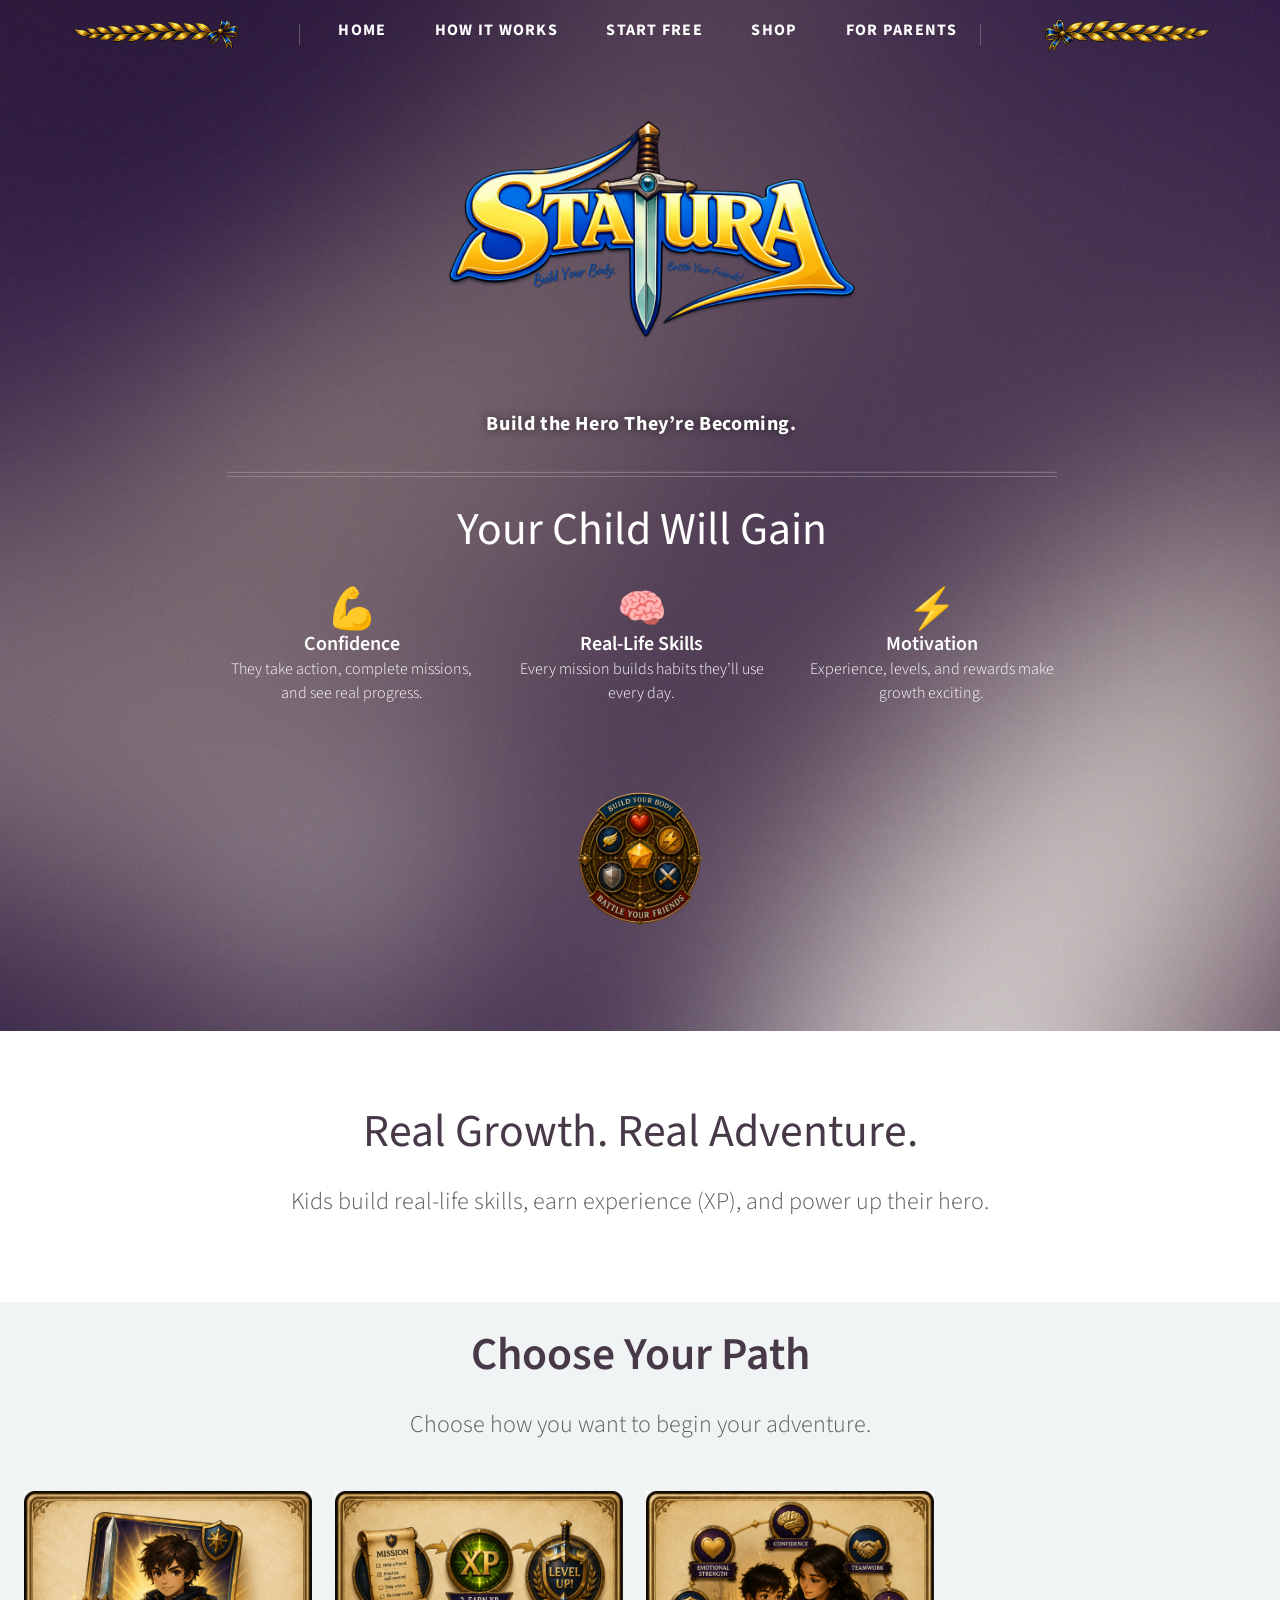
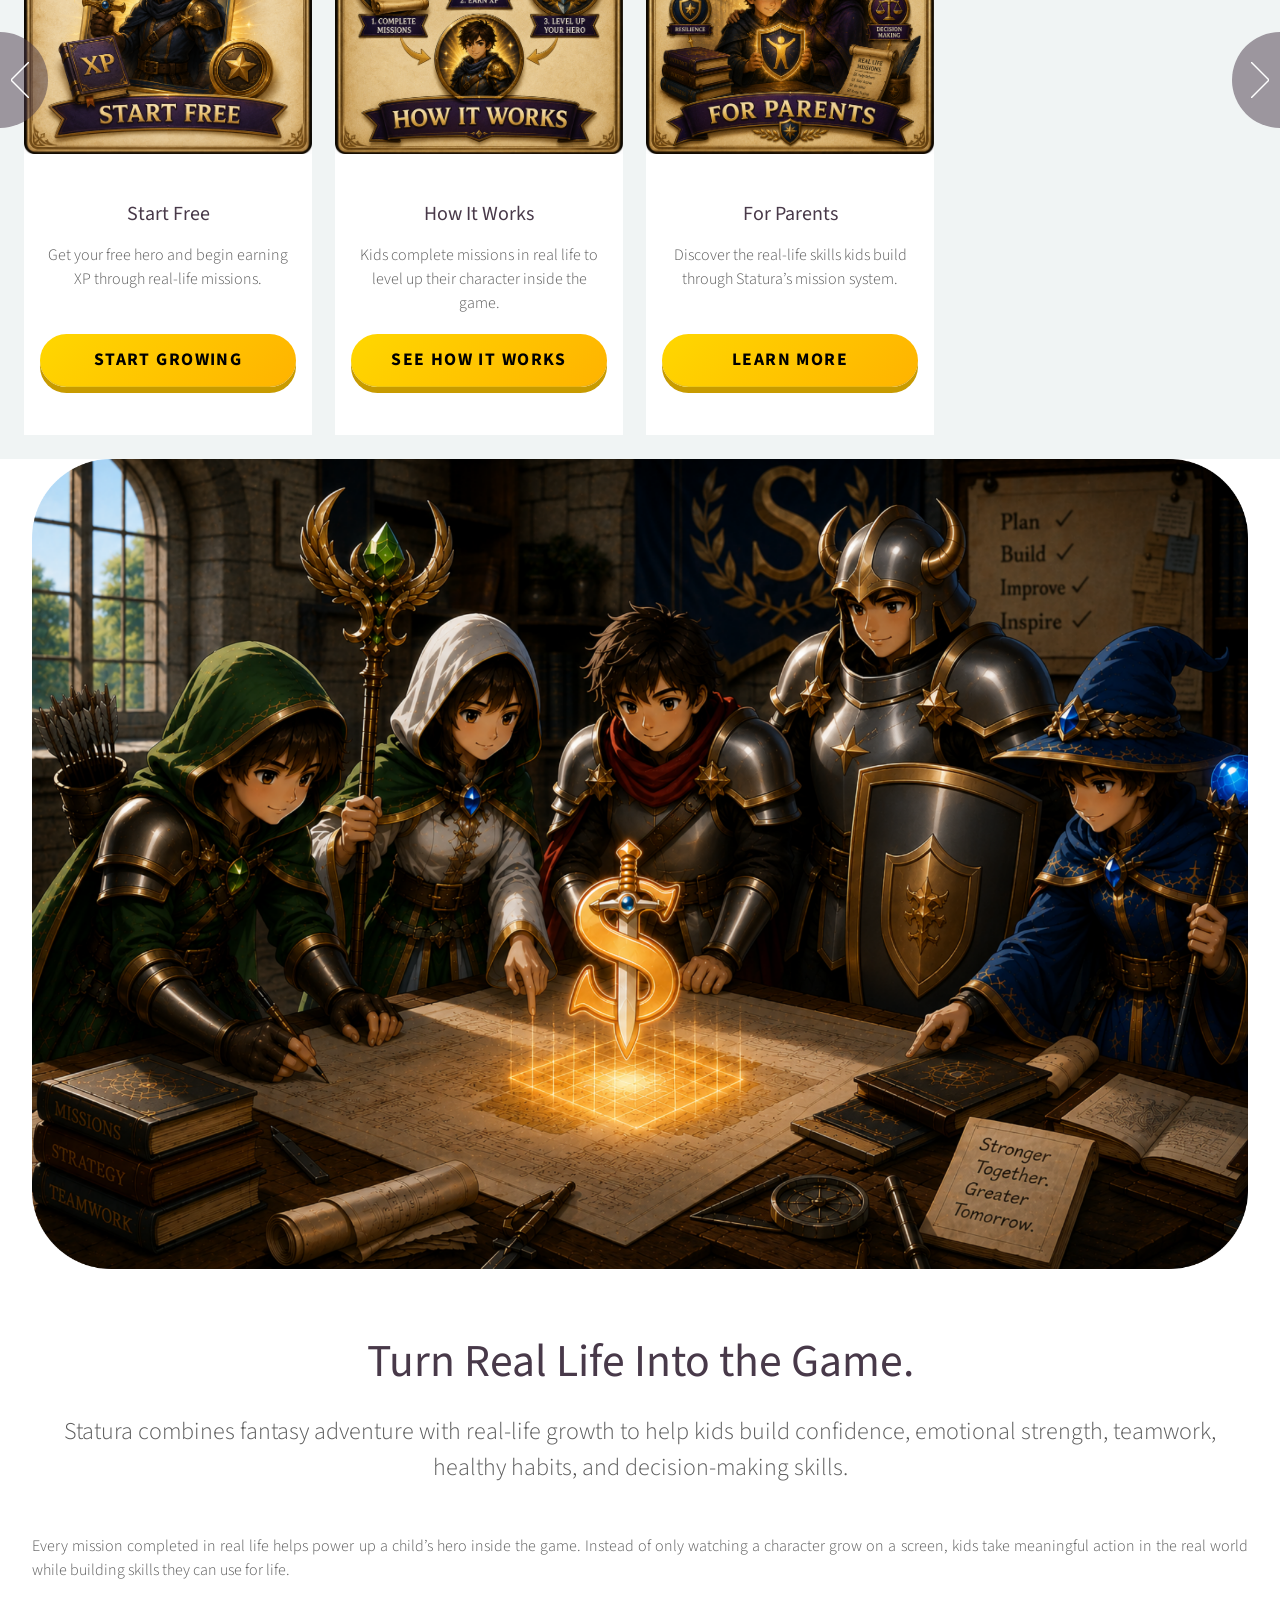
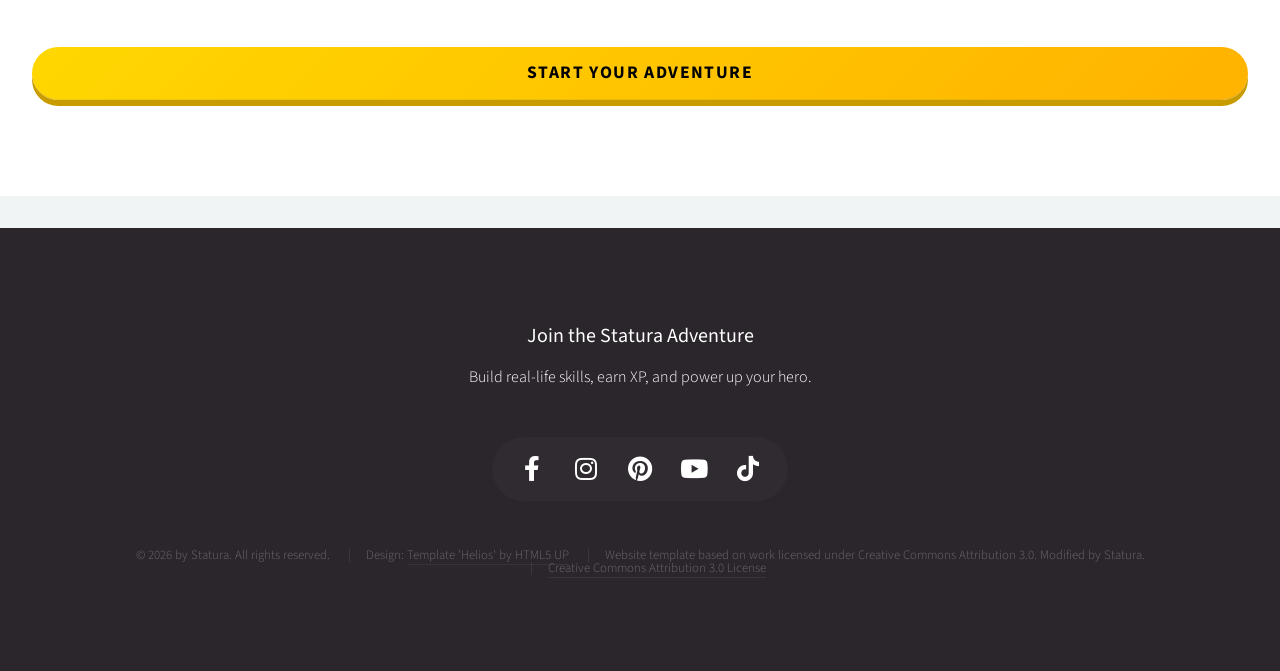
==== index.html @ 638245b6 "test" ====
<!DOCTYPE HTML>
<!--
	Helios by HTML5 UP
	html5up.net | @ajlkn
	Free for personal and commercial use under the CCA 3.0 license (html5up.net/license)
-->
<html>
	<head>
		<title>Statura - Home</title>
		<link rel="icon" type="image/png" href="images/favicon.png">
		<meta charset="utf-8" />
		<meta name="viewport" content="width=device-width, initial-scale=1, user-scalable=no" />
		<link rel="stylesheet" href="assets/css/main.css" />
		<noscript><link rel="stylesheet" href="assets/css/noscript.css" /></noscript>
	</head>
	<body class="homepage is-preload">
		<div id="page-wrapper">

			<!-- Header -->
				<div id="header">

					<!-- Inner -->
						<div class="inner">
							<header>
								<h1>
									<a href="index.html" id="logo">
										<img src="images/statura-logo.png" alt="Statura logo" />
									</a>
								</h1>
								<p class="hero-sub">Build the Hero They’re Becoming.</p>
<hr />
						<h2 class="center" style="color: #ffffff;">Your Child Will Gain</h2>

							<div class="benefits">

    							<div class="benefit">
       							<div class="icon">💪</div>
        							<h3><strong style="color: #ffffff;">Confidence</strong></h3>
        							<p class="center">They take action, complete missions, and see real progress.</p>
    							</div>

    							<div class="benefit">
        							<div class="icon">🧠</div>
        							<h3><strong style="color: #ffffff;">Real-Life Skills</strong></h3>
        							<p class="center">Every mission builds habits they’ll use every day.</p>
    							</div>

    								<div class="benefit">
        							<div class="icon">⚡</div>
        							<h3><strong style="color: #ffffff;">Motivation</strong></h3>
        							<p class="center">Experience, levels, and rewards make growth exciting.</p>
    							</div>

							</div>								

							</header>
							<footer>
								<a href="#banner" class="scrolly badge-button"><img src="images/badge.png" alt="Enter Statura" /></a>
							</footer>
						</div>

					<!-- Nav -->
						<nav id="nav">
							<ul>
								<li><a href="index.html">Home</a></li>
								<li><a href="how-it-works.html">How It Works</a></li>
								<li><a href="start-free.html">Start Free</a></li>
								<li><a href="shop.html">Shop</a></li>
								<li><a href="for-parents.html">For Parents</a></li>
							</ul>
						</nav>

				</div>

			<!-- Banner -->
				<section id="banner">
					<header>
						<h2>Real Growth. Real Adventure.</h2>
						<p>
							Kids build real-life skills, earn experience (XP), and power up their hero.
						</p>
					</header>
				</section>

			<!-- Carousel -->
				<section class="carousel">
					<header style="text-align: center; width: 100%;">
						<h2><strong>Choose Your Path</strong></h2>
						<p>Choose how you want to begin your adventure.</p>
					</header>
					<div class="reel">

						<article>
							<a href="start-free.html" class="image featured"><img src="images/card1.png" alt="start free" /></a>
							<header>
								<h3><a href="start-free.html">Start Free</a></h3>
							</header>
							<p>Get your free hero and begin earning XP through real-life missions.</p>
								<a href="start-free.html" class="cta-button">
							    Start Growing
								</a>
						</article>

						<article>
							<a href="how-it-works.html" class="image featured"><img src="images/card2.png" alt="how it works" /></a>
							<header>
								<h3><a href="how-it-works.html">How It Works</a></h3>
							</header>
							<p>Kids complete missions in real life to level up their character inside the game.</p>
								<a href="how-it-works.html" class="cta-button">See How It Works</a>							
						</article>

						<article>
							<a href="for-parents.html" class="image featured"><img src="images/card3.png" alt="for parents" /></a>
							<header>
								<h3><a href="for-parents.html">For Parents</a></h3>
							</header>
							<p>Discover the real-life skills kids build through Statura’s mission system.</p>
								<a href="for-parents.html" class="cta-button">Learn More</a>
						</article>
					</div>
				</section>

			<!-- Main -->
				<div class="wrapper style2">

					<article id="main" class="container special">
						<a href="#" class="image featured"><img src="images/construction.png" alt="build together" /></a>
						<header>
							<h2><a href="#">Turn Real Life Into the Game.</a></h2>
							<p>
								Statura combines fantasy adventure with real-life growth to help kids build confidence, emotional strength, teamwork, healthy habits, and decision-making skills.
							</p>
						</header>
						<p>
							Every mission completed in real life helps power up a child’s hero inside the game. Instead of only watching a character grow on a screen, kids take meaningful action in the real world while building skills they can use for life.
						</p>
						<footer>
							<a href="start-free.html" class="cta-button">Start Your Adventure</a>
						</footer>
					</article>

				</div>

			<!-- Footer -->
				<div id="footer">
				    <div class="container">

				        <div class="row">
				            <div class="col-12">

                <!-- Contact -->
                <section class="contact">
                    <header>
                        <h3>Join the Statura Adventure</h3>
                    </header>
                    <p>Build real-life skills, earn XP, and power up your hero.</p>

<ul class="icons">
    <li>
        <a href="https://facebook.com/staturagame" target="_blank" rel="noopener noreferrer" class="icon brands fa-facebook-f">
            <span class="label">Facebook</span>
        </a>
    </li>
    <li>
        <a href="https://instagram.com/staturagame" target="_blank" rel="noopener noreferrer" class="icon brands fa-instagram">
            <span class="label">Instagram</span>
        </a>
    </li>
    <li>
        <a href="https://pinterest.com/staturagame" target="_blank" rel="noopener noreferrer" class="icon brands fa-pinterest">
            <span class="label">Pinterest</span>
        </a>
    </li>
    <li>
        <a href="https://youtube.com/@staturagame" target="_blank" rel="noopener noreferrer" class="icon brands fa-youtube">
            <span class="label">YouTube</span>
        </a>
    </li>
    <li>
        <a href="https://tiktok.com/@staturagame" target="_blank" rel="noopener noreferrer" class="icon brands fa-tiktok">
            <span class="label">TikTok</span>
        </a>
    </li>
</ul>
                </section>

                <!-- Copyright -->
                <div class="copyright">
                    <ul class="menu">
                        <li>&copy; 2026 by Statura. All rights reserved.</li>
                        <li>Design: <a href="http://html5up.net">Template 'Helios' by HTML5 UP</a></li>
                        <li>Website template based on work licensed under Creative Commons Attribution 3.0. Modified by Statura.</li>
                        <li><a href="http://creativecommons.org/licenses/by/3.0/">Creative Commons Attribution 3.0 License</a></li>
                    </ul>
                </div>

            				</div>
      				  </div>

    			</div>
			</div>

		<!-- Scripts -->
			<script src="assets/js/jquery.min.js"></script>
			<script src="assets/js/jquery.dropotron.min.js"></script>
			<script src="assets/js/jquery.scrolly.min.js"></script>
			<script src="assets/js/jquery.scrollex.min.js"></script>
			<script src="assets/js/browser.min.js"></script>
			<script src="assets/js/breakpoints.min.js"></script>
			<script src="assets/js/util.js"></script>
			<script src="assets/js/main.js"></script>

	</body>
</html>
---- assets/css/main.css ----
@import url("https://fonts.googleapis.com/css?family=Source+Sans+Pro:300,300italic,400,400italic,600");
@import url("fontawesome-all.min.css");

/*
	Helios by HTML5 UP
	html5up.net | @ajlkn
	Free for personal and commercial use under the CCA 3.0 license (html5up.net/license)
*/

html, body, div, span, applet, object,
iframe, h1, h2, h3, h4, h5, h6, p, blockquote,
pre, a, abbr, acronym, address, big, cite,
code, del, dfn, em, img, ins, kbd, q, s, samp,
small, strike, strong, sub, sup, tt, var, b,
u, i, center, dl, dt, dd, ol, ul, li, fieldset,
form, label, legend, table, caption, tbody,
tfoot, thead, tr, th, td, article, aside,
canvas, details, embed, figure, figcaption,
footer, header, hgroup, menu, nav, output, ruby,
section, summary, time, mark, audio, video {
	margin: 0;
	padding: 0;
	border: 0;
	font-size: 100%;
	font: inherit;
	vertical-align: baseline;}

article, aside, details, figcaption, figure,
footer, header, hgroup, menu, nav, section {
	display: block;}

body {
	line-height: 1;
}

ol, ul {
	list-style: none;
}

blockquote, q {
	quotes: none;
}

	blockquote:before, blockquote:after, q:before, q:after {
		content: '';
		content: none;
	}

table {
	border-collapse: collapse;
	border-spacing: 0;
}

body {
	-webkit-text-size-adjust: none;
}

mark {
	background-color: transparent;
	color: inherit;
}

input::-moz-focus-inner {
	border: 0;
	padding: 0;
}

input, select, textarea {
	-moz-appearance: none;
	-webkit-appearance: none;
	-ms-appearance: none;
	appearance: none;
}

/* Basic */

	html {
		box-sizing: border-box;
	}

	*, *:before, *:after {
		box-sizing: inherit;
	}

	body {
		background: #f0f4f4;
		color: #5b5b5b;
		font-size: 15pt;
		line-height: 1.85em;
		font-family: 'Source Sans Pro', sans-serif;
		font-weight: 300;
	}

		body.is-preload *, body.is-preload *:before, body.is-preload *:after {
			-moz-animation: none !important;
			-webkit-animation: none !important;
			-ms-animation: none !important;
			animation: none !important;
			-moz-transition: none !important;
			-webkit-transition: none !important;
			-ms-transition: none !important;
			transition: none !important;
		}

	input, textarea, select {
		font-size: 15pt;
		line-height: 1.85em;
		font-family: 'Source Sans Pro', sans-serif;
		font-weight: 300;
	}

	h1, h2, h3, h4, h5, h6 {
		font-weight: 400;
		color: #483949;
		line-height: 1.25em;
	}

	h1 a, h2 a, h3 a, h4 a, h5 a, h6 a {
		color: inherit;
		text-decoration: none;
		border-bottom-color: transparent;
	}

	h1 strong, h2 strong, h3 strong, h4 strong, h5 strong, h6 strong {
		font-weight: 600;
	}

	h2 {
		font-size: 2.85em;
	}

	h3 {
		font-size: 1.25em;
	}

	h4 {
		font-size: 1em;
		margin: 0 0 0.25em 0;
	}

	strong, b {
		font-weight: 400;
		color: #483949;
	}

	em, i {
		font-style: italic;
	}

	a {
		color: inherit;
		border-bottom: solid 1px rgba(128, 128, 128, 0.15);
		text-decoration: none;
		-moz-transition: background-color 0.35s ease-in-out, color 0.35s ease-in-out, border-bottom-color 0.35s ease-in-out;
		-webkit-transition: background-color 0.35s ease-in-out, color 0.35s ease-in-out, border-bottom-color 0.35s ease-in-out;
		-ms-transition: background-color 0.35s ease-in-out, color 0.35s ease-in-out, border-bottom-color 0.35s ease-in-out;
		transition: background-color 0.35s ease-in-out, color 0.35s ease-in-out, border-bottom-color 0.35s ease-in-out;
	}

		a:hover {
			color: #ef8376;
			border-bottom-color: transparent;
		}

	sub {
		position: relative;
		top: 0.5em;
		font-size: 0.8em;
	}

	sup {
		position: relative;
		top: -0.5em;
		font-size: 0.8em;
	}

	blockquote {
		border-left: solid 0.5em #ddd;
		padding: 1em 0 1em 2em;
		font-style: italic;
	}

	p, ul, ol, dl, table {
		margin-bottom: 1em;
	}

	p {
		text-align: justify;
	}

	br.clear {
		clear: both;
	}

	hr {
		position: relative;
		display: block;
		border: 0;
		top: 4.5em;
		margin-bottom: 9em;
		height: 6px;
		border-top: solid 1px rgba(128, 128, 128, 0.2);
		border-bottom: solid 1px rgba(128, 128, 128, 0.2);
	}

		hr:before, hr:after {
			content: '';
			position: absolute;
			top: -8px;
			display: block;
			width: 1px;
			height: 21px;
			background: rgba(128, 128, 128, 0.2);
		}

		hr:before {
			left: -1px;
		}

		hr:after {
			right: -1px;
		}

	.timestamp {
		color: rgba(128, 128, 128, 0.75);
		font-size: 0.8em;
	}

/* Container */

	.container {
		margin: 0 auto;
		max-width: 100%;
		width: 1400px;
	}

		@media screen and (max-width: 1680px) {

			.container {
				width: 1200px;
			}

		}

		@media screen and (max-width: 1280px) {

			.container {
				width: 100%;
			}

		}

		@media screen and (max-width: 960px) {

			.container {
				width: 100%;
			}

		}

		@media screen and (max-width: 840px) {

			.container {
				width: 100%;
			}

		}

		@media screen and (max-width: 736px) {

			.container {
				width: 100%;
			}

		}

/* Row */

	.row {
		display: flex;
		flex-wrap: wrap;
		box-sizing: border-box;
		align-items: stretch;
	}

		.row > * {
			box-sizing: border-box;
		}

		.row.gtr-uniform > * > :last-child {
			margin-bottom: 0;
		}

		.row.aln-left {
			justify-content: flex-start;
		}

		.row.aln-center {
			justify-content: center;
		}

		.row.aln-right {
			justify-content: flex-end;
		}

		.row.aln-top {
			align-items: flex-start;
		}

		.row.aln-middle {
			align-items: center;
		}

		.row.aln-bottom {
			align-items: flex-end;
		}

		.row > .imp {
			order: -1;
		}

		.row > .col-1 {
			width: 8.33333%;
		}

		.row > .off-1 {
			margin-left: 8.33333%;
		}

		.row > .col-2 {
			width: 16.66667%;
		}

		.row > .off-2 {
			margin-left: 16.66667%;
		}

		.row > .col-3 {
			width: 25%;
		}

		.row > .off-3 {
			margin-left: 25%;
		}

		.row > .col-4 {
			width: 33.33333%;
		}

		.row > .off-4 {
			margin-left: 33.33333%;
		}

		.row > .col-5 {
			width: 41.66667%;
		}

		.row > .off-5 {
			margin-left: 41.66667%;
		}

		.row > .col-6 {
			width: 50%;
		}

		.row > .off-6 {
			margin-left: 50%;
		}

		.row > .col-7 {
			width: 58.33333%;
		}

		.row > .off-7 {
			margin-left: 58.33333%;
		}

		.row > .col-8 {
			width: 66.66667%;
		}

		.row > .off-8 {
			margin-left: 66.66667%;
		}

		.row > .col-9 {
			width: 75%;
		}

		.row > .off-9 {
			margin-left: 75%;
		}

		.row > .col-10 {
			width: 83.33333%;
		}

		.row > .off-10 {
			margin-left: 83.33333%;
		}

		.row > .col-11 {
			width: 91.66667%;
		}

		.row > .off-11 {
			margin-left: 91.66667%;
		}

		.row > .col-12 {
			width: 100%;
		}

		.row > .off-12 {
			margin-left: 100%;
		}

		.row.gtr-0 {
			margin-top: 0px;
			margin-left: 0px;
		}

			.row.gtr-0 > * {
				padding: 0px 0 0 0px;
			}

			.row.gtr-0.gtr-uniform {
				margin-top: 0px;
			}

				.row.gtr-0.gtr-uniform > * {
					padding-top: 0px;
				}

		.row.gtr-25 {
			margin-top: -10px;
			margin-left: -10px;
		}

			.row.gtr-25 > * {
				padding: 10px 0 0 10px;
			}

			.row.gtr-25.gtr-uniform {
				margin-top: -10px;
			}

				.row.gtr-25.gtr-uniform > * {
					padding-top: 10px;
				}

		.row.gtr-50 {
			margin-top: -20px;
			margin-left: -20px;
		}

			.row.gtr-50 > * {
				padding: 20px 0 0 20px;
			}

			.row.gtr-50.gtr-uniform {
				margin-top: -20px;
			}

				.row.gtr-50.gtr-uniform > * {
					padding-top: 20px;
				}

		.row {
			margin-top: -40px;
			margin-left: -40px;
		}

			.row > * {
				padding: 40px 0 0 40px;
			}

			.row.gtr-uniform {
				margin-top: -40px;
			}

				.row.gtr-uniform > * {
					padding-top: 40px;
				}

		.row.gtr-150 {
			margin-top: -60px;
			margin-left: -60px;
		}

			.row.gtr-150 > * {
				padding: 60px 0 0 60px;
			}

			.row.gtr-150.gtr-uniform {
				margin-top: -60px;
			}

				.row.gtr-150.gtr-uniform > * {
					padding-top: 60px;
				}

		.row.gtr-200 {
			margin-top: -80px;
			margin-left: -80px;
		}

			.row.gtr-200 > * {
				padding: 80px 0 0 80px;
			}

			.row.gtr-200.gtr-uniform {
				margin-top: -80px;
			}

				.row.gtr-200.gtr-uniform > * {
					padding-top: 80px;
				}

		@media screen and (max-width: 1680px) {

			.row {
				display: flex;
				flex-wrap: wrap;
				box-sizing: border-box;
				align-items: stretch;
			}

				.row > * {
					box-sizing: border-box;
				}

				.row.gtr-uniform > * > :last-child {
					margin-bottom: 0;
				}

				.row.aln-left {
					justify-content: flex-start;
				}

				.row.aln-center {
					justify-content: center;
				}

				.row.aln-right {
					justify-content: flex-end;
				}

				.row.aln-top {
					align-items: flex-start;
				}

				.row.aln-middle {
					align-items: center;
				}

				.row.aln-bottom {
					align-items: flex-end;
				}

				.row > .imp-wide {
					order: -1;
				}

				.row > .col-1-wide {
					width: 8.33333%;
				}

				.row > .off-1-wide {
					margin-left: 8.33333%;
				}

				.row > .col-2-wide {
					width: 16.66667%;
				}

				.row > .off-2-wide {
					margin-left: 16.66667%;
				}

				.row > .col-3-wide {
					width: 25%;
				}

				.row > .off-3-wide {
					margin-left: 25%;
				}

				.row > .col-4-wide {
					width: 33.33333%;
				}

				.row > .off-4-wide {
					margin-left: 33.33333%;
				}

				.row > .col-5-wide {
					width: 41.66667%;
				}

				.row > .off-5-wide {
					margin-left: 41.66667%;
				}

				.row > .col-6-wide {
					width: 50%;
				}

				.row > .off-6-wide {
					margin-left: 50%;
				}

				.row > .col-7-wide {
					width: 58.33333%;
				}

				.row > .off-7-wide {
					margin-left: 58.33333%;
				}

				.row > .col-8-wide {
					width: 66.66667%;
				}

				.row > .off-8-wide {
					margin-left: 66.66667%;
				}

				.row > .col-9-wide {
					width: 75%;
				}

				.row > .off-9-wide {
					margin-left: 75%;
				}

				.row > .col-10-wide {
					width: 83.33333%;
				}

				.row > .off-10-wide {
					margin-left: 83.33333%;
				}

				.row > .col-11-wide {
					width: 91.66667%;
				}

				.row > .off-11-wide {
					margin-left: 91.66667%;
				}

				.row > .col-12-wide {
					width: 100%;
				}

				.row > .off-12-wide {
					margin-left: 100%;
				}

				.row.gtr-0 {
					margin-top: 0px;
					margin-left: 0px;
				}

					.row.gtr-0 > * {
						padding: 0px 0 0 0px;
					}

					.row.gtr-0.gtr-uniform {
						margin-top: 0px;
					}

						.row.gtr-0.gtr-uniform > * {
							padding-top: 0px;
						}

				.row.gtr-25 {
					margin-top: -10px;
					margin-left: -10px;
				}

					.row.gtr-25 > * {
						padding: 10px 0 0 10px;
					}

					.row.gtr-25.gtr-uniform {
						margin-top: -10px;
					}

						.row.gtr-25.gtr-uniform > * {
							padding-top: 10px;
						}

				.row.gtr-50 {
					margin-top: -20px;
					margin-left: -20px;
				}

					.row.gtr-50 > * {
						padding: 20px 0 0 20px;
					}

					.row.gtr-50.gtr-uniform {
						margin-top: -20px;
					}

						.row.gtr-50.gtr-uniform > * {
							padding-top: 20px;
						}

				.row {
					margin-top: -40px;
					margin-left: -40px;
				}

					.row > * {
						padding: 40px 0 0 40px;
					}

					.row.gtr-uniform {
						margin-top: -40px;
					}

						.row.gtr-uniform > * {
							padding-top: 40px;
						}

				.row.gtr-150 {
					margin-top: -60px;
					margin-left: -60px;
				}

					.row.gtr-150 > * {
						padding: 60px 0 0 60px;
					}

					.row.gtr-150.gtr-uniform {
						margin-top: -60px;
					}

						.row.gtr-150.gtr-uniform > * {
							padding-top: 60px;
						}

				.row.gtr-200 {
					margin-top: -80px;
					margin-left: -80px;
				}

					.row.gtr-200 > * {
						padding: 80px 0 0 80px;
					}

					.row.gtr-200.gtr-uniform {
						margin-top: -80px;
					}

						.row.gtr-200.gtr-uniform > * {
							padding-top: 80px;
						}

		}

		@media screen and (max-width: 1280px) {

			.row {
				display: flex;
				flex-wrap: wrap;
				box-sizing: border-box;
				align-items: stretch;
			}

				.row > * {
					box-sizing: border-box;
				}

				.row.gtr-uniform > * > :last-child {
					margin-bottom: 0;
				}

				.row.aln-left {
					justify-content: flex-start;
				}

				.row.aln-center {
					justify-content: center;
				}

				.row.aln-right {
					justify-content: flex-end;
				}

				.row.aln-top {
					align-items: flex-start;
				}

				.row.aln-middle {
					align-items: center;
				}

				.row.aln-bottom {
					align-items: flex-end;
				}

				.row > .imp-normal {
					order: -1;
				}

				.row > .col-1-normal {
					width: 8.33333%;
				}

				.row > .off-1-normal {
					margin-left: 8.33333%;
				}

				.row > .col-2-normal {
					width: 16.66667%;
				}

				.row > .off-2-normal {
					margin-left: 16.66667%;
				}

				.row > .col-3-normal {
					width: 25%;
				}

				.row > .off-3-normal {
					margin-left: 25%;
				}

				.row > .col-4-normal {
					width: 33.33333%;
				}

				.row > .off-4-normal {
					margin-left: 33.33333%;
				}

				.row > .col-5-normal {
					width: 41.66667%;
				}

				.row > .off-5-normal {
					margin-left: 41.66667%;
				}

				.row > .col-6-normal {
					width: 50%;
				}

				.row > .off-6-normal {
					margin-left: 50%;
				}

				.row > .col-7-normal {
					width: 58.33333%;
				}

				.row > .off-7-normal {
					margin-left: 58.33333%;
				}

				.row > .col-8-normal {
					width: 66.66667%;
				}

				.row > .off-8-normal {
					margin-left: 66.66667%;
				}

				.row > .col-9-normal {
					width: 75%;
				}

				.row > .off-9-normal {
					margin-left: 75%;
				}

				.row > .col-10-normal {
					width: 83.33333%;
				}

				.row > .off-10-normal {
					margin-left: 83.33333%;
				}

				.row > .col-11-normal {
					width: 91.66667%;
				}

				.row > .off-11-normal {
					margin-left: 91.66667%;
				}

				.row > .col-12-normal {
					width: 100%;
				}

				.row > .off-12-normal {
					margin-left: 100%;
				}

				.row.gtr-0 {
					margin-top: 0px;
					margin-left: 0px;
				}

					.row.gtr-0 > * {
						padding: 0px 0 0 0px;
					}

					.row.gtr-0.gtr-uniform {
						margin-top: 0px;
					}

						.row.gtr-0.gtr-uniform > * {
							padding-top: 0px;
						}

				.row.gtr-25 {
					margin-top: -9px;
					margin-left: -9px;
				}

					.row.gtr-25 > * {
						padding: 9px 0 0 9px;
					}

					.row.gtr-25.gtr-uniform {
						margin-top: -9px;
					}

						.row.gtr-25.gtr-uniform > * {
							padding-top: 9px;
						}

				.row.gtr-50 {
					margin-top: -18px;
					margin-left: -18px;
				}

					.row.gtr-50 > * {
						padding: 18px 0 0 18px;
					}

					.row.gtr-50.gtr-uniform {
						margin-top: -18px;
					}

						.row.gtr-50.gtr-uniform > * {
							padding-top: 18px;
						}

				.row {
					margin-top: -36px;
					margin-left: -36px;
				}

					.row > * {
						padding: 36px 0 0 36px;
					}

					.row.gtr-uniform {
						margin-top: -36px;
					}

						.row.gtr-uniform > * {
							padding-top: 36px;
						}

				.row.gtr-150 {
					margin-top: -54px;
					margin-left: -54px;
				}

					.row.gtr-150 > * {
						padding: 54px 0 0 54px;
					}

					.row.gtr-150.gtr-uniform {
						margin-top: -54px;
					}

						.row.gtr-150.gtr-uniform > * {
							padding-top: 54px;
						}

				.row.gtr-200 {
					margin-top: -72px;
					margin-left: -72px;
				}

					.row.gtr-200 > * {
						padding: 72px 0 0 72px;
					}

					.row.gtr-200.gtr-uniform {
						margin-top: -72px;
					}

						.row.gtr-200.gtr-uniform > * {
							padding-top: 72px;
						}

		}

		@media screen and (max-width: 960px) {

			.row {
				display: flex;
				flex-wrap: wrap;
				box-sizing: border-box;
				align-items: stretch;
			}

				.row > * {
					box-sizing: border-box;
				}

				.row.gtr-uniform > * > :last-child {
					margin-bottom: 0;
				}

				.row.aln-left {
					justify-content: flex-start;
				}

				.row.aln-center {
					justify-content: center;
				}

				.row.aln-right {
					justify-content: flex-end;
				}

				.row.aln-top {
					align-items: flex-start;
				}

				.row.aln-middle {
					align-items: center;
				}

				.row.aln-bottom {
					align-items: flex-end;
				}

				.row > .imp-narrow {
					order: -1;
				}

				.row > .col-1-narrow {
					width: 8.33333%;
				}

				.row > .off-1-narrow {
					margin-left: 8.33333%;
				}

				.row > .col-2-narrow {
					width: 16.66667%;
				}

				.row > .off-2-narrow {
					margin-left: 16.66667%;
				}

				.row > .col-3-narrow {
					width: 25%;
				}

				.row > .off-3-narrow {
					margin-left: 25%;
				}

				.row > .col-4-narrow {
					width: 33.33333%;
				}

				.row > .off-4-narrow {
					margin-left: 33.33333%;
				}

				.row > .col-5-narrow {
					width: 41.66667%;
				}

				.row > .off-5-narrow {
					margin-left: 41.66667%;
				}

				.row > .col-6-narrow {
					width: 50%;
				}

				.row > .off-6-narrow {
					margin-left: 50%;
				}

				.row > .col-7-narrow {
					width: 58.33333%;
				}

				.row > .off-7-narrow {
					margin-left: 58.33333%;
				}

				.row > .col-8-narrow {
					width: 66.66667%;
				}

				.row > .off-8-narrow {
					margin-left: 66.66667%;
				}

				.row > .col-9-narrow {
					width: 75%;
				}

				.row > .off-9-narrow {
					margin-left: 75%;
				}

				.row > .col-10-narrow {
					width: 83.33333%;
				}

				.row > .off-10-narrow {
					margin-left: 83.33333%;
				}

				.row > .col-11-narrow {
					width: 91.66667%;
				}

				.row > .off-11-narrow {
					margin-left: 91.66667%;
				}

				.row > .col-12-narrow {
					width: 100%;
				}

				.row > .off-12-narrow {
					margin-left: 100%;
				}

				.row.gtr-0 {
					margin-top: 0px;
					margin-left: 0px;
				}

					.row.gtr-0 > * {
						padding: 0px 0 0 0px;
					}

					.row.gtr-0.gtr-uniform {
						margin-top: 0px;
					}

						.row.gtr-0.gtr-uniform > * {
							padding-top: 0px;
						}

				.row.gtr-25 {
					margin-top: -8px;
					margin-left: -8px;
				}

					.row.gtr-25 > * {
						padding: 8px 0 0 8px;
					}

					.row.gtr-25.gtr-uniform {
						margin-top: -8px;
					}

						.row.gtr-25.gtr-uniform > * {
							padding-top: 8px;
						}

				.row.gtr-50 {
					margin-top: -16px;
					margin-left: -16px;
				}

					.row.gtr-50 > * {
						padding: 16px 0 0 16px;
					}

					.row.gtr-50.gtr-uniform {
						margin-top: -16px;
					}

						.row.gtr-50.gtr-uniform > * {
							padding-top: 16px;
						}

				.row {
					margin-top: -32px;
					margin-left: -32px;
				}

					.row > * {
						padding: 32px 0 0 32px;
					}

					.row.gtr-uniform {
						margin-top: -32px;
					}

						.row.gtr-uniform > * {
							padding-top: 32px;
						}

				.row.gtr-150 {
					margin-top: -48px;
					margin-left: -48px;
				}

					.row.gtr-150 > * {
						padding: 48px 0 0 48px;
					}

					.row.gtr-150.gtr-uniform {
						margin-top: -48px;
					}

						.row.gtr-150.gtr-uniform > * {
							padding-top: 48px;
						}

				.row.gtr-200 {
					margin-top: -64px;
					margin-left: -64px;
				}

					.row.gtr-200 > * {
						padding: 64px 0 0 64px;
					}

					.row.gtr-200.gtr-uniform {
						margin-top: -64px;
					}

						.row.gtr-200.gtr-uniform > * {
							padding-top: 64px;
						}

		}

		@media screen and (max-width: 840px) {

			.row {
				display: flex;
				flex-wrap: wrap;
				box-sizing: border-box;
				align-items: stretch;
			}

				.row > * {
					box-sizing: border-box;
				}

				.row.gtr-uniform > * > :last-child {
					margin-bottom: 0;
				}

				.row.aln-left {
					justify-content: flex-start;
				}

				.row.aln-center {
					justify-content: center;
				}

				.row.aln-right {
					justify-content: flex-end;
				}

				.row.aln-top {
					align-items: flex-start;
				}

				.row.aln-middle {
					align-items: center;
				}

				.row.aln-bottom {
					align-items: flex-end;
				}

				.row > .imp-narrower {
					order: -1;
				}

				.row > .col-1-narrower {
					width: 8.33333%;
				}

				.row > .off-1-narrower {
					margin-left: 8.33333%;
				}

				.row > .col-2-narrower {
					width: 16.66667%;
				}

				.row > .off-2-narrower {
					margin-left: 16.66667%;
				}

				.row > .col-3-narrower {
					width: 25%;
				}

				.row > .off-3-narrower {
					margin-left: 25%;
				}

				.row > .col-4-narrower {
					width: 33.33333%;
				}

				.row > .off-4-narrower {
					margin-left: 33.33333%;
				}

				.row > .col-5-narrower {
					width: 41.66667%;
				}

				.row > .off-5-narrower {
					margin-left: 41.66667%;
				}

				.row > .col-6-narrower {
					width: 50%;
				}

				.row > .off-6-narrower {
					margin-left: 50%;
				}

				.row > .col-7-narrower {
					width: 58.33333%;
				}

				.row > .off-7-narrower {
					margin-left: 58.33333%;
				}

				.row > .col-8-narrower {
					width: 66.66667%;
				}

				.row > .off-8-narrower {
					margin-left: 66.66667%;
				}

				.row > .col-9-narrower {
					width: 75%;
				}

				.row > .off-9-narrower {
					margin-left: 75%;
				}

				.row > .col-10-narrower {
					width: 83.33333%;
				}

				.row > .off-10-narrower {
					margin-left: 83.33333%;
				}

				.row > .col-11-narrower {
					width: 91.66667%;
				}

				.row > .off-11-narrower {
					margin-left: 91.66667%;
				}

				.row > .col-12-narrower {
					width: 100%;
				}

				.row > .off-12-narrower {
					margin-left: 100%;
				}

				.row.gtr-0 {
					margin-top: 0px;
					margin-left: 0px;
				}

					.row.gtr-0 > * {
						padding: 0px 0 0 0px;
					}

					.row.gtr-0.gtr-uniform {
						margin-top: 0px;
					}

						.row.gtr-0.gtr-uniform > * {
							padding-top: 0px;
						}

				.row.gtr-25 {
					margin-top: -8px;
					margin-left: -8px;
				}

					.row.gtr-25 > * {
						padding: 8px 0 0 8px;
					}

					.row.gtr-25.gtr-uniform {
						margin-top: -8px;
					}

						.row.gtr-25.gtr-uniform > * {
							padding-top: 8px;
						}

				.row.gtr-50 {
					margin-top: -16px;
					margin-left: -16px;
				}

					.row.gtr-50 > * {
						padding: 16px 0 0 16px;
					}

					.row.gtr-50.gtr-uniform {
						margin-top: -16px;
					}

						.row.gtr-50.gtr-uniform > * {
							padding-top: 16px;
						}

				.row {
					margin-top: -32px;
					margin-left: -32px;
				}

					.row > * {
						padding: 32px 0 0 32px;
					}

					.row.gtr-uniform {
						margin-top: -32px;
					}

						.row.gtr-uniform > * {
							padding-top: 32px;
						}

				.row.gtr-150 {
					margin-top: -48px;
					margin-left: -48px;
				}

					.row.gtr-150 > * {
						padding: 48px 0 0 48px;
					}

					.row.gtr-150.gtr-uniform {
						margin-top: -48px;
					}

						.row.gtr-150.gtr-uniform > * {
							padding-top: 48px;
						}

				.row.gtr-200 {
					margin-top: -64px;
					margin-left: -64px;
				}

					.row.gtr-200 > * {
						padding: 64px 0 0 64px;
					}

					.row.gtr-200.gtr-uniform {
						margin-top: -64px;
					}

						.row.gtr-200.gtr-uniform > * {
							padding-top: 64px;
						}

		}

		@media screen and (max-width: 736px) {

			.row {
				display: flex;
				flex-wrap: wrap;
				box-sizing: border-box;
				align-items: stretch;
			}

				.row > * {
					box-sizing: border-box;
				}

				.row.gtr-uniform > * > :last-child {
					margin-bottom: 0;
				}

				.row.aln-left {
					justify-content: flex-start;
				}

				.row.aln-center {
					justify-content: center;
				}

				.row.aln-right {
					justify-content: flex-end;
				}

				.row.aln-top {
					align-items: flex-start;
				}

				.row.aln-middle {
					align-items: center;
				}

				.row.aln-bottom {
					align-items: flex-end;
				}

				.row > .imp-mobile {
					order: -1;
				}

				.row > .col-1-mobile {
					width: 8.33333%;
				}

				.row > .off-1-mobile {
					margin-left: 8.33333%;
				}

				.row > .col-2-mobile {
					width: 16.66667%;
				}

				.row > .off-2-mobile {
					margin-left: 16.66667%;
				}

				.row > .col-3-mobile {
					width: 25%;
				}

				.row > .off-3-mobile {
					margin-left: 25%;
				}

				.row > .col-4-mobile {
					width: 33.33333%;
				}

				.row > .off-4-mobile {
					margin-left: 33.33333%;
				}

				.row > .col-5-mobile {
					width: 41.66667%;
				}

				.row > .off-5-mobile {
					margin-left: 41.66667%;
				}

				.row > .col-6-mobile {
					width: 50%;
				}

				.row > .off-6-mobile {
					margin-left: 50%;
				}

				.row > .col-7-mobile {
					width: 58.33333%;
				}

				.row > .off-7-mobile {
					margin-left: 58.33333%;
				}

				.row > .col-8-mobile {
					width: 66.66667%;
				}

				.row > .off-8-mobile {
					margin-left: 66.66667%;
				}

				.row > .col-9-mobile {
					width: 75%;
				}

				.row > .off-9-mobile {
					margin-left: 75%;
				}

				.row > .col-10-mobile {
					width: 83.33333%;
				}

				.row > .off-10-mobile {
					margin-left: 83.33333%;
				}

				.row > .col-11-mobile {
					width: 91.66667%;
				}

				.row > .off-11-mobile {
					margin-left: 91.66667%;
				}

				.row > .col-12-mobile {
					width: 100%;
				}

				.row > .off-12-mobile {
					margin-left: 100%;
				}

				.row.gtr-0 {
					margin-top: 0px;
					margin-left: 0px;
				}

					.row.gtr-0 > * {
						padding: 0px 0 0 0px;
					}

					.row.gtr-0.gtr-uniform {
						margin-top: 0px;
					}

						.row.gtr-0.gtr-uniform > * {
							padding-top: 0px;
						}

				.row.gtr-25 {
					margin-top: -5px;
					margin-left: -5px;
				}

					.row.gtr-25 > * {
						padding: 5px 0 0 5px;
					}

					.row.gtr-25.gtr-uniform {
						margin-top: -5px;
					}

						.row.gtr-25.gtr-uniform > * {
							padding-top: 5px;
						}

				.row.gtr-50 {
					margin-top: -10px;
					margin-left: -10px;
				}

					.row.gtr-50 > * {
						padding: 10px 0 0 10px;
					}

					.row.gtr-50.gtr-uniform {
						margin-top: -10px;
					}

						.row.gtr-50.gtr-uniform > * {
							padding-top: 10px;
						}

				.row {
					margin-top: -20px;
					margin-left: -20px;
				}

					.row > * {
						padding: 20px 0 0 20px;
					}

					.row.gtr-uniform {
						margin-top: -20px;
					}

						.row.gtr-uniform > * {
							padding-top: 20px;
						}

				.row.gtr-150 {
					margin-top: -30px;
					margin-left: -30px;
				}

					.row.gtr-150 > * {
						padding: 30px 0 0 30px;
					}

					.row.gtr-150.gtr-uniform {
						margin-top: -30px;
					}

						.row.gtr-150.gtr-uniform > * {
							padding-top: 30px;
						}

				.row.gtr-200 {
					margin-top: -40px;
					margin-left: -40px;
				}

					.row.gtr-200 > * {
						padding: 40px 0 0 40px;
					}

					.row.gtr-200.gtr-uniform {
						margin-top: -40px;
					}

						.row.gtr-200.gtr-uniform > * {
							padding-top: 40px;
						}

		}

/* Sections/Article */

	section, article {
		margin-bottom: 3em;
	}

		section > :last-child, section:last-child, article > :last-child, article:last-child {
			margin-bottom: 0;
		}

		section.special > header, section.special > footer, article.special > header, article.special > footer {
			text-align: center;
		}

	.row > section, .row > article {
		margin-bottom: 0;
	}

	header {
		margin: 0 0 1em 0;
	}

		header > p {
			display: block;
			font-size: 1.5em;
			margin: 1em 0 2em 0;
			line-height: 1.5em;
			text-align: inherit;
		}

	footer {
		margin: 2.5em 0 0 0;
	}

/* Image */

	.image {
		position: relative;
		display: inline-block;
		border: 0;
		outline: 0;
	}

		.image img {
			display: block;
			width: 100%;
		}

		.image.fit {
			display: block;
			width: 100%;
		}

		.image.featured {
			display: block;
			width: 100%;
			margin: 0 0 4em 0;
		}

		.image.left {
			float: left;
			margin: 0 2em 2em 0;
		}

		.image.centered {
			display: block;
			margin: 0 0 2em 0;
		}

			.image.centered img {
				margin: 0 auto;
				width: auto;
			}

/* List */

	ul {
		list-style: disc;
		padding-left: 1em;
	}

		ul li {
			padding-left: 0.5em;
		}

	ol {
		list-style: decimal;
		padding-left: 1.25em;
	}

		ol li {
			padding-left: 0.25em;
		}

/* Actions */

	ul.actions {
		margin: 3em 0 0 0;
		list-style: none;
		padding-left: 0;
	}

		form ul.actions {
			margin-top: 0;
		}

		ul.actions li {
			display: inline-block;
			margin: 0 0.75em 0 0.75em;
			padding-left: 0;
		}

			ul.actions li:first-child {
				margin-left: 0;
			}

			ul.actions li:last-child {
				margin-right: 0;
			}

/* Divided */

	ul.divided {
		list-style: none;
		padding-left: 0;
	}

		ul.divided li {
			border-top: solid 1px rgba(128, 128, 128, 0.2);
			padding-top: 1.5em;
			margin-top: 1.5em;
			padding-left: 0;
		}

			ul.divided li:first-child {
				border-top: 0;
				padding-top: 0;
				margin-top: 0;
			}

/* Menu */

	ul.menu {
		height: 1em;
		line-height: 1em;
		list-style: none;
		padding-left: 0;
	}

		ul.menu li {
			display: inline-block;
			border-left: solid 1px rgba(128, 128, 128, 0.2);
			padding-left: 1.25em;
			margin-left: 1.25em;
		}

			ul.menu li:first-child {
				border-left: 0;
				padding-left: 0;
				margin-left: 0;
			}

/* Icons */

	ul.icons {
		position: relative;
		background: rgba(128, 128, 128, 0.05);
		border-radius: 4em;
		display: inline-block;
		padding: 0.35em 0.75em 0.35em 0.75em;
		font-size: 1.25em;
		cursor: default;
		list-style: none;
	}

		ul.icons li {
			display: inline-block;
			padding-left: 0;
		}

			ul.icons li a {
				display: inline-block;
				background: none;
				width: 2.5em;
				height: 2.5em;
				line-height: 2.5em;
				text-align: center;
				border-radius: 100%;
				border: 0;
				color: inherit;
			}

				ul.icons li a:hover {
					color: #c89b00;
				}

/* Form */

	form label {
		display: block;
		font-weight: 400;
		color: #483949;
		margin: 0 0 1em 0;
	}

	form input[type="text"],
	form input[type="email"],
	form input[type="password"],
	form select,
	form textarea {
		-webkit-appearance: none;
		display: block;
		border: 0;
		background: #fafafa;
		width: 100%;
		border-radius: 0.5em;
		border: solid 1px #E5E5E5;
		padding: 1em;
		-moz-transition: background-color 0.35s ease-in-out, border-color 0.35s ease-in-out;
		-webkit-transition: background-color 0.35s ease-in-out, border-color 0.35s ease-in-out;
		-ms-transition: background-color 0.35s ease-in-out, border-color 0.35s ease-in-out;
		transition: background-color 0.35s ease-in-out, border-color 0.35s ease-in-out;
	}

		form input[type="text"]:focus,
		form input[type="email"]:focus,
		form input[type="password"]:focus,
		form select:focus,
		form textarea:focus {
			background: #fff;
			border-color: #df7366;
		}

	form input[type="text"],
	form input[type="email"],
	form input[type="password"],
	form select {
		line-height: 1em;
	}

	form textarea {
		min-height: 9em;
	}

	form ::-webkit-input-placeholder {
		color: #555 !important;
	}

	form :-moz-placeholder {
		color: #555 !important;
	}

	form ::-moz-placeholder {
		color: #555 !important;
	}

	form :-ms-input-placeholder {
		color: #555 !important;
	}

	form ::-moz-focus-inner {
		border: 0;
	}

/* Table */

	table {
		width: 100%;
	}

		table.default {
			width: 100%;
		}

			table.default tbody tr {
				border-top: solid 1px #e5e5e5;
			}

				table.default tbody tr:first-child {
					border-top: 0;
				}

				table.default tbody tr:nth-child(2n+1) {
					background: #fafafa;
				}

			table.default td {
				padding: 0.5em 1em 0.5em 1em;
			}

			table.default th {
				text-align: left;
				font-weight: 400;
				padding: 0.5em 1em 0.5em 1em;
			}

			table.default thead {
				border-bottom: solid 2px #e5e5e5;
			}

			table.default tfoot {
				border-top: solid 2px #e5e5e5;
			}

/* Button */

	input[type="button"],
	input[type="submit"],
	input[type="reset"],
	button,
	.button {
		position: relative;
		display: inline-block;
		background: #006efd;
		color: #fff;
		text-align: center;
		text-transform: uppercase;
		border-radius: 0.5em;
		text-decoration: none;
		padding: 0.65em 3em 0.65em 3em;
		border: 0;
		cursor: pointer;
		outline: 0;
		font-weight: 300;
		-moz-transition: background-color 0.35s ease-in-out, color 0.35s ease-in-out, border-bottom-color 0.35s ease-in-out;
		-webkit-transition: background-color 0.35s ease-in-out, color 0.35s ease-in-out, border-bottom-color 0.35s ease-in-out;
		-ms-transition: background-color 0.35s ease-in-out, color 0.35s ease-in-out, border-bottom-color 0.35s ease-in-out;
		transition: background-color 0.35s ease-in-out, color 0.35s ease-in-out, border-bottom-color 0.35s ease-in-out;
	}

		input[type="button"]:hover,
		input[type="submit"]:hover,
		input[type="reset"]:hover,
		button:hover,
		.button:hover {
			color: #000000;
			background: #ffd900;
		}

		input[type="button"].alt,
		input[type="submit"].alt,
		input[type="reset"].alt,
		button.alt,
		.button.alt {
			background: #2B252C;
		}

			input[type="button"].alt:hover,
			input[type="submit"].alt:hover,
			input[type="reset"].alt:hover,
			button.alt:hover,
			.button.alt:hover {
				background: #3B353C;
			}

/* Post */

	.post.stub {
		text-align: center;
	}

		.post.stub header {
			margin: 0;
		}

/* Icons */

	.icon {
		text-decoration: none;
		text-decoration: none;
	}

		.icon:before {
			-moz-osx-font-smoothing: grayscale;
			-webkit-font-smoothing: antialiased;
			display: inline-block;
			font-style: normal;
			font-variant: normal;
			text-rendering: auto;
			line-height: 1;
			text-transform: none !important;
			font-family: 'Font Awesome 5 Free';
			font-weight: 400;
		}

		.icon:before {
			line-height: inherit;
			font-size: 1.25em;
		}

		.icon > .label {
			display: none;
		}

		.icon.solid:before {
			font-weight: 900;
		}

		.icon.brands:before {
			font-family: 'Font Awesome 5 Brands';
		}

		.icon.circled {
			position: relative;
			display: inline-block;
			background: #2b252c;
			color: #fff;
			border-radius: 100%;
			width: 3em;
			height: 3em;
			line-height: 3em;
			text-align: center;
			font-size: 1.25em;
		}

			header .icon.circled {
				margin: 0 0 2em 0;
			}

/* Wrapper */

	.wrapper {
		background: #fff;
		margin: 0 0 2em 0;
		padding: 6em 0 6em 0;
	}

		.wrapper.style2 {
			padding-top: 0;
		}

/* Header */

	#header {
		position: relative;
		background-image: url("../../images/header.jpg");
		background-size: cover;
		background-position: center center;
		background-attachment: fixed;
		color: #fff;
		text-align: center;
		padding: 4em 0 1.5em 0;
		cursor: default;
	}

		#header:before {
			content: '';
			display: inline-block;
			vertical-align: middle;
			height: 100%;
		}

		#header .inner {
			position: relative;
			z-index: 1;
			margin: 0;
			display: inline-block;
			vertical-align: middle;
		}

		#header header {
			display: inline-block;
		}

			#header header > p {
				font-size: 1.25em;
				margin: 0;
			}

		#header h1 {
			color: #fff;
			font-size: 3em;
			line-height: 1em;
		}

			#header h1 a {
				color: inherit;
			}

			#header h1 #logo {
				display: inline-block;
				border-bottom: 0;
			}

			#header h1 #logo img {
				display: block;
				width: 500px;
				max-width: 80vw;
				height: auto;
				margin: 0 auto;
			}

		#header .button {
			display: inline-block;
			border-radius: 100%;
			width: 4.5em;
			height: 4.5em;
			line-height: 4.5em;
			text-align: center;
			font-size: 1.25em;
			padding: 0;
		}

		#header hr {
			top: 1.5em;
			margin-bottom: 3em;
			border-bottom-color: rgba(192, 192, 192, 0.35);
			box-shadow: inset 0 1px 0 0 rgba(192, 192, 192, 0.35);
		}

			#header hr:before, #header hr:after {
				background: rgba(192, 192, 192, 0.35);
			}

		#header footer {
			margin: 1em 0 0 0;
		}

	body.homepage #header {
		height: auto !important;
		min-height: 45em !important;
		padding: 4em !important;
	}

		body.homepage #header h1 {
			font-size: 4em;
		}

		body.homepage #header:after {
			content: '';
			background: #1C0920;
			display: block;
			position: absolute;
			left: 0;
			top: 0;
			width: 100%;
			height: 100%;
			opacity: 0;
			-moz-transition: opacity 1.3s ease-in-out;
			-webkit-transition: opacity 1.3s ease-in-out;
			-ms-transition: opacity 1.3s ease-in-out;
			transition: opacity 1.3s ease-in-out;
			-moz-transition-delay: 0s;
			-webkit-transition-delay: 0s;
			-ms-transition-delay: 0s;
			transition-delay: 0s;
		}

	body.homepage.is-preload #header:after {
		opacity: 1;
	}

	.hero-sub {
    font-weight: 700;
    color: #ffffff;
	letter-spacing: 0.03em;
	text-shadow: 0 0 10px rgba(0, 0, 0, 0.6);
}

/* Nav */

	#nav {
		position: absolute;
		top: 0;
		left: 0;
		width: 100%;
		text-align: center;
		padding: 1.5em 0 1.5em 0;
		z-index: 1;
		overflow: hidden;
	}

		#nav {
    	display: flex;
    	align-items: center;
    	justify-content: center;
    	gap: 20px;
		}

		#nav > ul {
			line-height: 0px;
			position: relative;
			display: inline-block;
			margin: 0;
			height: 21px;
			border-left: solid 1px rgba(192, 192, 192, 0.35);
			border-right: solid 1px rgba(192, 192, 192, 0.35);
		}

			#nav > ul:before, #nav > ul:after {
				content: '';
				display: block;
				width: 300%;
				position: absolute;
				top: 50%;
				margin-top: -2px;
				height: 5px;
			}

			#nav > ul:before {
				left: 100%;
				margin-left: 12px;
				width: 22em;
				height: 4.5em;
				margin-top: -1em;
				background: url("../../images/menu-right.png") no-repeat left center;
				background-size: auto 240%;
			}

			#nav > ul:after {
				right: 100%;
				margin-right: 12px;
				width: 22em;
				height: 4.5em;
				margin-top: -0.85em;
				background: url("../../images/menu-left.png") no-repeat right center;
				background-size: auto 230%;
			}

			#nav > ul > li {
				display: inline-block;
				margin: -9px 0.5em 0 0.5em;
				border-radius: 0.5em;
				padding: 0.85em;
				border: solid 1px transparent;
				-moz-transition: color 0.35s ease-in-out, border-color 0.35s ease-in-out;
				-webkit-transition: color 0.35s ease-in-out, border-color 0.35s ease-in-out;
				-ms-transition: color 0.35s ease-in-out, border-color 0.35s ease-in-out;
				transition: color 0.35s ease-in-out, border-color 0.35s ease-in-out;
			}

				#nav > ul > li.active {
					border-color: rgba(192, 192, 192, 0.35);
				}

				#nav > ul > li > a, #nav > ul > li > span {
					display: block;
					color: inherit;
					text-decoration: none;
					border: 0;
					outline: 0;
				}

				#nav > ul > li > ul {
					display: none;
				}

				#nav > ul > li > a {
					font-weight: 700;
				    letter-spacing: 0.08em;
					text-transform: uppercase;
		}

				#nav {
				    display: flex;
				    align-items: center;
				    justify-content: center;
				    gap: 20px;
				}

				#nav > ul > li > a:hover {
    				color: #ffd900e3;
				}

				.nav-wrapper {
    				display: flex;
    				align-items: center;
    				justify-content: center;
			}

	.dropotron {
		background: rgba(255, 255, 255, 0.975);
		padding: 1em 1.25em 1em 1.25em;
		line-height: 1em;
		height: auto;
		text-align: left;
		border-radius: 0.5em;
		box-shadow: 0 0.15em 0.25em 0 rgba(0, 0, 0, 0.25);
		min-width: 12em;
		margin-top: -1em;
		list-style: none;
	}

		.dropotron li {
			border-top: solid 1px rgba(128, 128, 128, 0.2);
			color: #5b5b5b;
			padding-left: 0;
		}

			.dropotron li:first-child {
				border-top: 0;
			}

			.dropotron li:hover {
				color: #ef8376;
			}

			.dropotron li a, .dropotron li span {
				display: block;
				border: 0;
				padding: 0.5em 0 0.5em 0;
				-moz-transition: color 0.35s ease-in-out;
				-webkit-transition: color 0.35s ease-in-out;
				-ms-transition: color 0.35s ease-in-out;
				transition: color 0.35s ease-in-out;
			}

		.dropotron.level-0 {
			margin-top: 2em;
			font-size: 0.9em;
		}

			.dropotron.level-0:before {
				content: '';
				position: absolute;
				left: 50%;
				top: -0.7em;
				margin-left: -0.75em;
				border-bottom: solid 0.75em rgba(255, 255, 255, 0.975);
				border-left: solid 0.75em rgba(64, 64, 64, 0);
				border-right: solid 0.75em rgba(64, 64, 64, 0);
			}

/* Banner */

	#banner {
		background: #fff;
		text-align: center;
		padding: 4.5em 0 4.5em 0;
		margin-bottom: 0;
	}

		#banner header > p {
			margin-bottom: 0;
		}

/* Content */

	#content > hr {
		top: 3em;
		margin-bottom: 6em;
	}

	#content > section {
		margin-bottom: 0;
	}

/* Sidebar */

	#sidebar > hr {
		top: 3em;
		margin-bottom: 6em;
	}

		#sidebar > hr.first {
			display: none;
		}

	#sidebar > section {
		margin-bottom: 0;
	}

/* Main */

	#main {
		margin-bottom: 0;
	}

		#main section:first-of-type {
			padding-top: 2em;
		}

/* Footer */

	#footer {
		position: relative;
		overflow: hidden;
		padding: 6em 0 6em 0;
		background: #2b252c;
		color: #fff;
	}

		#footer .icon.circled {
			background: #fff;
			color: #2b252c;
		}

		#footer header {
			text-align: center;
			cursor: default;
		}

		#footer h2, #footer h3, #footer h4, #footer h5, #footer h6 {
			color: #fff;
		}

		#footer .contact {
			text-align: center;
		}

			#footer .contact p {
				text-align: center;
				margin: 0 0 3em 0;
			}

		#footer .copyright {
			text-align: center;
			color: rgba(128, 128, 128, 0.75);
			font-size: 0.8em;
			cursor: default;
		}

			#footer .copyright a {
				color: rgba(128, 128, 128, 0.75);
			}

				#footer .copyright a:hover {
					color: rgba(212, 212, 212, 0.85);
				}

/* Carousel */

	.carousel {
		position: relative;
		overflow: hidden;
		padding: 2em 0 2em 0;
		margin-bottom: 0;
	}

		.carousel .forward, .carousel .backward {
			position: absolute;
			top: 50%;
			width: 6em;
			height: 12em;
			margin-top: -6em;
			cursor: pointer;
		}

			.carousel .forward:before, .carousel .backward:before {
				content: '';
				display: block;
				width: 6em;
				height: 6em;
				border-radius: 100%;
				background-color: rgba(72, 57, 73, 0.5);
				position: absolute;
				top: 50%;
				margin-top: -3em;
				-moz-transition: background-color 0.35s ease-in-out;
				-webkit-transition: background-color 0.35s ease-in-out;
				-o-transition: background-color 0.35s ease-in-out;
				-ms-transition: background-color 0.35s ease-in-out;
				transition: background-color 0.35s ease-in-out;
				-webkit-backface-visibility: hidden;
			}

			.carousel .forward:after, .carousel .backward:after {
				content: '';
				width: 3em;
				height: 3em;
				position: absolute;
				top: 50%;
				margin: -1.5em 0 0 0;
				background: url("images/arrow.svg") no-repeat center center;
			}

			.carousel .forward:hover:before, .carousel .backward:hover:before {
				background-color: rgba(239, 131, 118, 0.75);
			}

		.carousel .forward {
			right: 0;
		}

			.carousel .forward:before {
				right: -3em;
			}

			.carousel .forward:after {
				right: -0.25em;
			}

		.carousel .backward {
			left: 0;
		}

			.carousel .backward:before {
				left: -3em;
			}

			.carousel .backward:after {
				left: -0.25em;
				-moz-transform: scaleX(-1);
				-webkit-transform: scaleX(-1);
				-ms-transform: scaleX(-1);
				transform: scaleX(-1);
			}

		.carousel .reel {
			white-space: nowrap;
			position: relative;
			-webkit-overflow-scrolling: touch;
			padding: 0 2em 0 2em;
		}

		.carousel article {
			display: inline-flex;
			flex-direction: column;
			vertical-align: top;
			min-height: 34em;
			width: 18em;
			background: #fff;
			text-align: center;
			padding: 0 1em 3em 1em;
			margin: 0 2em 0 0;
			white-space: normal;
			opacity: 1.0;
			-moz-transition: opacity 0.75s ease-in-out;
			-webkit-transition: opacity 0.75s ease-in-out;
			-ms-transition: opacity 0.75s ease-in-out;
			transition: opacity 0.75s ease-in-out;
		}

			.carousel article.loading {
				opacity: 0;
			}

			.carousel article .image {
				position: relative;
				left: -1em;
				top: 0;
				width: auto;
				margin-right: -2em;
				margin-bottom: 3em;
			}

			.carousel article p {
				text-align: center;
				flex-grow: 1;
			}

			.carousel article .cta-button {
				margin-top: auto;
			}

/* Wide */

	@media screen and (max-width: 1680px) {

		/* Basic */

			body, input, textarea, select {
				font-size: 14pt;
				line-height: 1.75em;
			}

		/* Carousel */

			.carousel {
				padding: 1.5em 0 1.5em 0;
			}

				.carousel .reel {
					padding: 0 1.5em 0 1.5em;
				}

				.carousel article {
					width: 18em;
					margin: 0 1.25em 0 0;
				}

	}

/* Normal */

	@media screen and (max-width: 1280px) {

		/* Basic */

			body, input, textarea, select {
				font-size: 12pt;
				line-height: 1.5em;
			}

		/* Wrapper */

			.wrapper {
				padding-left: 2em;
				padding-right: 2em;
			}

		/* Header */

			#header {
				background-attachment: scroll;
			}

				#header .inner {
					padding-left: 2em;
					padding-right: 2em;
				}

		/* Banner */

			#banner {
				padding-left: 2em;
				padding-right: 2em;
			}

		/* Footer */

			#footer {
				padding-left: 2em;
				padding-right: 2em;
			}

	}

/* Narrow */

/* Narrower */

	@media screen and (max-width: 840px) {

		/* Basic */

			body, input, textarea, select {
				font-size: 13pt;
				line-height: 1.65em;
			}

			.tweet {
				text-align: center;
			}

			.timestamp {
				display: block;
				text-align: center;
			}

		/* Footer */

			#footer {
				padding: 4em 2em 4em 2em;
			}

		/* Carousel */

			.carousel {
				padding: 1.25em 0 1.25em 0;
			}

				.carousel article {
					width: 18em;
					margin: 0 1em 0 0;
				}

	}

/* Mobile */

	#navPanel, #titleBar {
		display: none;
	}

	@media screen and (max-width: 736px) {

		/* Basic */

			html, body {
				overflow-x: hidden;
			}

			body, input, textarea, select {
				font-size: 12.5pt;
				line-height: 1.5em;
			}

			h2 {
				font-size: 1.75em;
			}

			h3 {
				font-size: 1.25em;
			}

			hr {
				top: 3em;
				margin-bottom: 6em;
			}

		/* Section/Article */

			section, article {
				margin-bottom: 2em;
			}

				section:last-child, article:last-child {
					margin-bottom: 0;
				}

			.row > section, .row > article {
				margin-bottom: 2em;
			}

			header > p {
				font-size: 1.25em;
			}

		/* Image */

			.image.featured {
				margin: 0 0 2em 0;
			}

			.image.left {
				margin: 0 1em 1em 0;
			}

			.image.centered {
				margin: 0 0 1em 0;
			}

		/* Actions */

			form ul.actions {
				margin-top: 0;
			}

			ul.actions li {
				display: block;
				margin: 0.75em 0 0 0;
			}

				ul.actions li:first-child {
					margin-top: 0;
				}

		/* Menu */

			ul.menu {
				height: auto;
				text-align: center;
			}

				ul.menu li {
					display: block;
					border: 0;
					padding: 0.75em 0 0 0;
					margin: 0;
				}

					ul.menu li:first-child {
						padding-top: 0;
					}

		/* Icons */

			ul.icons {
				font-size: 1em;
				padding: 0.35em 0.5em 0.35em 0.5em;
			}

				ul.icons li a {
					width: 2.25em;
				}

		/* Button */

			input[type="button"],
			input[type="submit"],
			input[type="reset"],
			button,
			.button {
				display: block;
				padding: 0;
				line-height: 3em;
				width: 100%;
			}

		/* Nav */

			#page-wrapper {
				-moz-backface-visibility: hidden;
				-webkit-backface-visibility: hidden;
				-ms-backface-visibility: hidden;
				backface-visibility: hidden;
				-moz-transition: -moz-transform 0.5s ease;
				-webkit-transition: -webkit-transform 0.5s ease;
				-ms-transition: -ms-transform 0.5s ease;
				transition: transform 0.5s ease;
				padding-bottom: 1px;
			}

			#navButton {
				-moz-backface-visibility: hidden;
				-webkit-backface-visibility: hidden;
				-ms-backface-visibility: hidden;
				backface-visibility: hidden;
				-moz-transition: -moz-transform 0.5s ease;
				-webkit-transition: -webkit-transform 0.5s ease;
				-ms-transition: -ms-transform 0.5s ease;
				transition: transform 0.5s ease;
				display: block;
				height: 44px;
				left: 0;
				position: fixed;
				top: 0;
				width: 100%;
				z-index: 10001;
			}

				#navButton .toggle {
					text-decoration: none;
					position: absolute;
					left: 0;
					top: 0;
					width: 100%;
					height: 100%;
					border: 0;
					outline: 0;
				}

					#navButton .toggle:before {
						-moz-osx-font-smoothing: grayscale;
						-webkit-font-smoothing: antialiased;
						display: inline-block;
						font-style: normal;
						font-variant: normal;
						text-rendering: auto;
						line-height: 1;
						text-transform: none !important;
						font-family: 'Font Awesome 5 Free';
						font-weight: 900;
					}

					#navButton .toggle:before {
						text-decoration: none;
						font-style: normal;
						content: '\f0c9';
						color: #fff;
						color: rgba(255, 255, 255, 0.75);
						text-align: center;
						display: block;
						font-size: 14px;
						width: 80px;
						height: 30px;
						line-height: 30px;
						position: absolute;
						left: 50%;
						margin-left: -40px;
						background: rgba(132, 128, 136, 0.75);
						border-top: 0;
						border-radius: 0 0 0.35em 0.35em;
					}

			#navPanel {
				-moz-backface-visibility: hidden;
				-webkit-backface-visibility: hidden;
				-ms-backface-visibility: hidden;
				backface-visibility: hidden;
				-moz-transform: translateY(-50vh);
				-webkit-transform: translateY(-50vh);
				-ms-transform: translateY(-50vh);
				transform: translateY(-50vh);
				-moz-transition: -moz-transform 0.5s ease;
				-webkit-transition: -webkit-transform 0.5s ease;
				-ms-transition: -ms-transform 0.5s ease;
				transition: transform 0.5s ease;
				display: block;
				height: auto;
				left: 0;
				overflow-y: hidden;
				position: fixed;
				top: 0;
				width: 100%;
				z-index: 10002;
				background: #1f1920;
				box-shadow: inset 0px -2px 5px 0px rgba(0, 0, 0, 0.25);
				font-size: 1em;
			}

				#navPanel:before {
					content: '';
					display: block;
					position: absolute;
					left: 0;
					top: 0;
					width: 100%;
					height: 100%;
					background: url("images/overlay.png");
					background-size: 128px 128px;
				}

				#navPanel .link {
					position: relative;
					z-index: 1;
					display: block;
					text-decoration: none;
					padding: 0.35em 0.5em;
					color: #ddd;
					border: 0;
					border-top: dotted 1px rgba(255, 255, 255, 0.05);
				}

					#navPanel .link:first-child {
						border-top: 0;
					}

					#navPanel .link.depth-0 {
						color: #fff;
						font-weight: 600;
					}

				#navPanel .indent-1 {
					display: inline-block;
					width: 1em;
				}

				#navPanel .indent-2 {
					display: inline-block;
					width: 2em;
				}

				#navPanel .indent-3 {
					display: inline-block;
					width: 3em;
				}

				#navPanel .indent-4 {
					display: inline-block;
					width: 4em;
				}

				#navPanel .indent-5 {
					display: inline-block;
					width: 5em;
				}

				#navPanel .depth-0 {
					color: #fff;
				}

			body.navPanel-visible #page-wrapper {
				-moz-transform: translateY(180px);
				-webkit-transform: translateY(180px);
				-ms-transform: translateY(180px);
				transform: translateY(180px);
			}

			body.navPanel-visible #navButton {
				-moz-transform: translateY(180px);
				-webkit-transform: translateY(180px);
				-ms-transform: translateY(180px);
				transform: translateY(180px);
			}

			body.navPanel-visible #navPanel {
				-moz-transform: translateY(0);
				-webkit-transform: translateY(0);
				-ms-transform: translateY(0);
				transform: translateY(0);
			}

		/* Wrapper */

			.wrapper {
				padding: 3em 1em 3em 1em;
			}

		/* Header */

			#header {
				background-attachment: scroll;
				padding: 2.5em 0 0 0;
			}

				#header .inner {
					padding-top: 1.5em;
					padding-left: 1em;
					padding-right: 1em;
				}

				#header header > p {
					font-size: 1em;
				}

				#header h1 {
					font-size: 1.75em;
				}

				#header hr {
					top: 1em;
					margin-bottom: 2.5em;
				}

			body.homepage #header {
				min-height: 0;
				padding: 5.5em 0 5em 0;
				height: auto;
			}

				body.homepage #header:before {
					display: none;
				}

				body.homepage #header h1 {
					font-size: 2.5em;
				}

				body.homepage #header h1 #logo img {
					width: 340px;
					max-width: 75vw;
				}

		/* Nav */

			#nav {
				display: none;
			}

		/* Banner */

			#banner {
				padding: 3em 2em 3em 2em;
			}

		/* Sidebar */

			#sidebar > hr:first-of-type {
				display: block;
			}

		/* Main */

			#main > header {
				text-align: center;
			}

		/* Footer */

			#footer {
				padding-left: 1em;
				padding-right: 1em;
			}

		/* Carousel */

			.carousel {
				padding: 0.5em 0 0.5em 0;
			}

				.carousel .reel {
					padding: 0 0.5em 0 0.5em;
				}

				.carousel article {
					width: 14em;
					padding-bottom: 2em;
					margin: 0 0.5em 0 0;
				}

					.carousel article .image {
						margin-bottom: 2em;
					}

	}

		/* === Badge Button === */
		.badge-button img {
		    width: 320px;   /* adjust size here */
		    height: auto;
    		display: block;
    		margin: 0 auto;
    		cursor: pointer;
    		transition: transform 0.15s ease, filter 0.15s ease;
		}

		/* Hover effect (makes it feel clickable) */
		.badge-button img:hover {
    		transform: scale(1.12);
    		filter: brightness(1.2) drop-shadow(0 0 10px rgba(255, 215, 0, 0.6));
		}

		.badge-button img:active {
    		transform: scale(0.92);
	}	

		#banner header {
    		margin-bottom: 10px;
		}

		.badge-button {
    		margin-top: 20px;
		}

		/* === CTA Button (Game Style) === */
			.cta-button {
			    display: inline-block;
				width: 100%;
				text-align: center;
			    margin-top: 25px;
    			padding: 14px 32px;
    			font-size: 1.1em;
    			font-weight: 700;
    			text-transform: uppercase;
    			letter-spacing: 0.08em;
    			color: #000000;
    			background: linear-gradient(135deg, #ffd700, #ffb300);
    			border-radius: 999px;
    			text-decoration: none;
    			box-shadow: 0 6px 0 #c89b00;
    			transition: all 0.15s ease;
			}

		/* Hover */
			.cta-button:hover {
			    transform: translateY(-2px) scale(1.05);
			    box-shadow: 0 8px 0 #c89b00, 0 0 15px rgba(255, 215, 0, 0.6);
			}

		/* Click */
			.cta-button:active {
			    transform: translateY(3px);
			    box-shadow: 0 2px 0 #c89b00;
			}

			/* === Center text === */
			.center {
			    text-align: center;
			}

			/* === Benefits layout === */
			.benefits {
    			display: flex;
    			justify-content: center;
    			gap: 40px;
    			margin-top: 40px;
    			flex-wrap: wrap;
			}

			/* === Each card === */
			.benefit {
			    text-align: center;
			    max-width: 250px;
			}

			/* === Icons === */
			.benefit .icon {
			    font-size: 40px;
			    margin-bottom: 10px;
			}
---- assets/css/noscript.css ----
/*
	Helios by HTML5 UP
	html5up.net | @ajlkn
	Free for personal and commercial use under the CCA 3.0 license (html5up.net/license)
*/

/* Carousel */

	.carousel {
		overflow-x: auto;
	}

/* Header */

	body.homepage.is-preload #header:after {
		opacity: 0;
	}
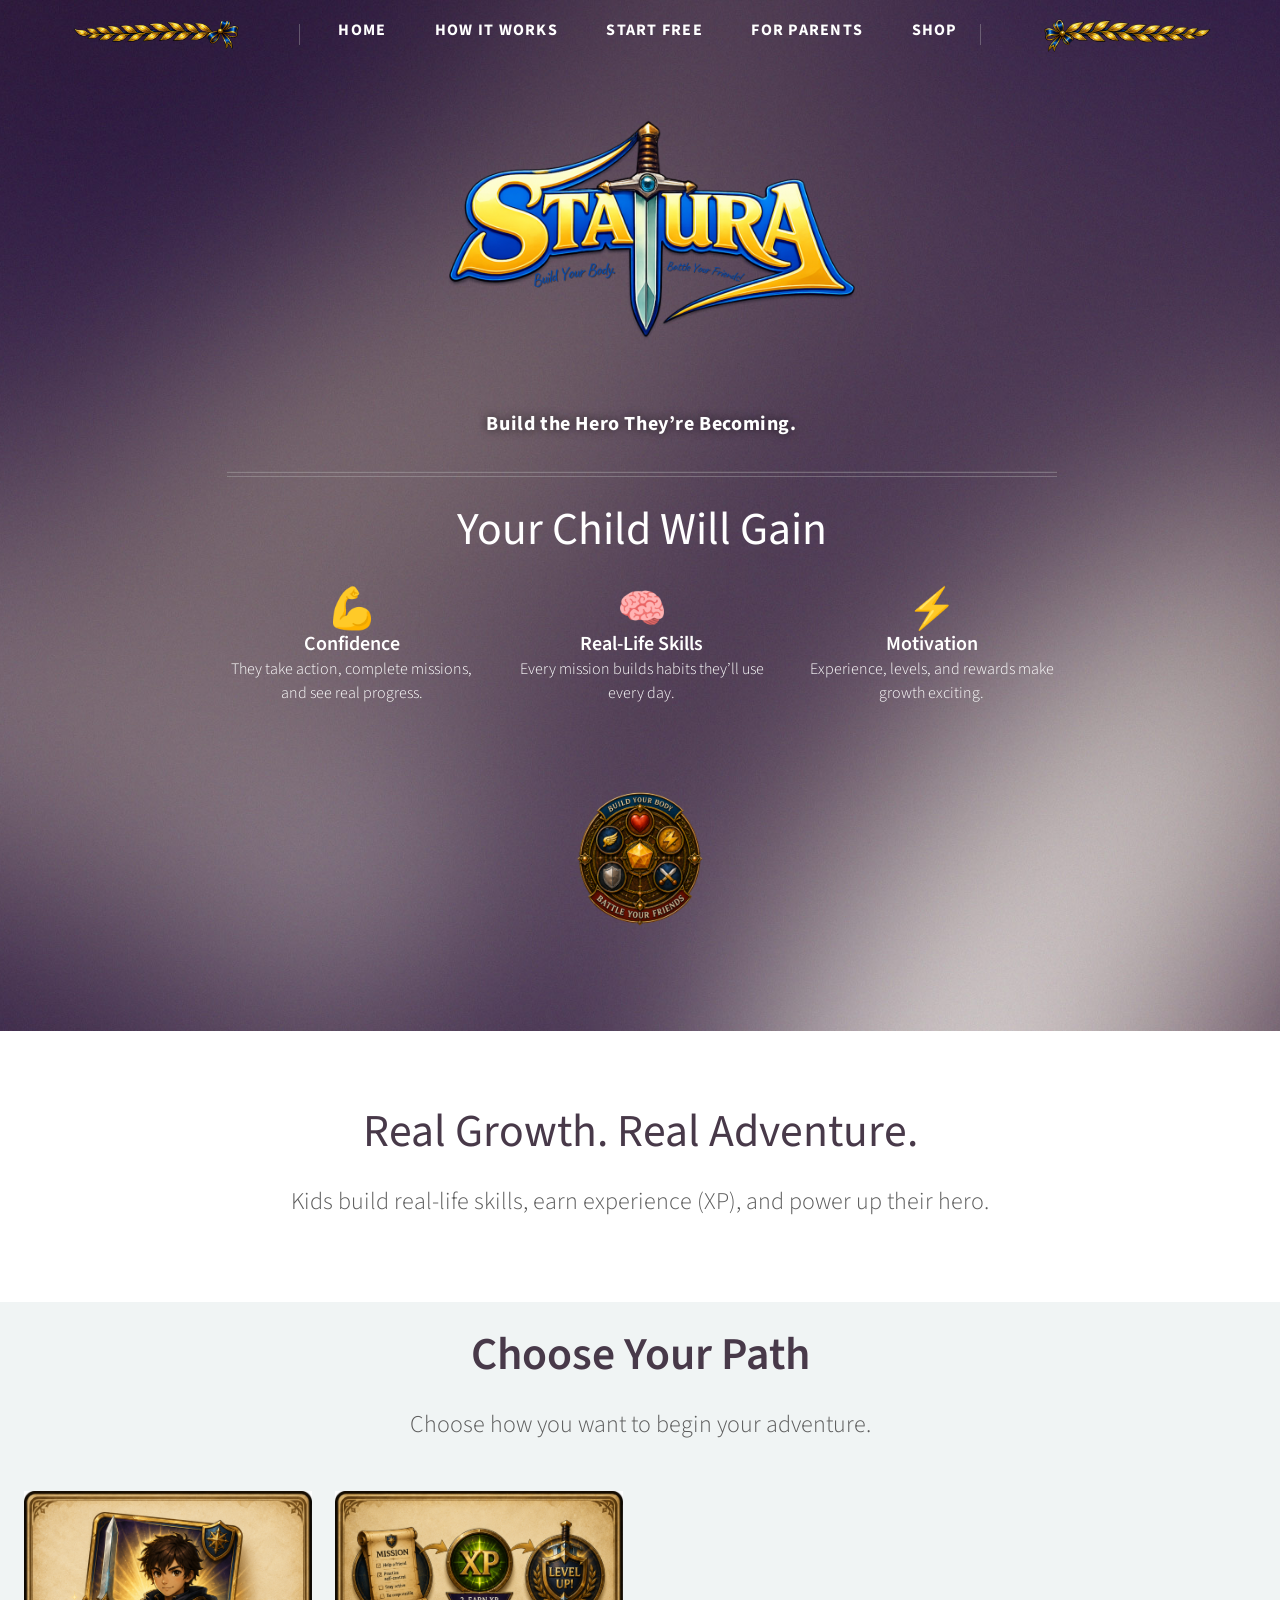
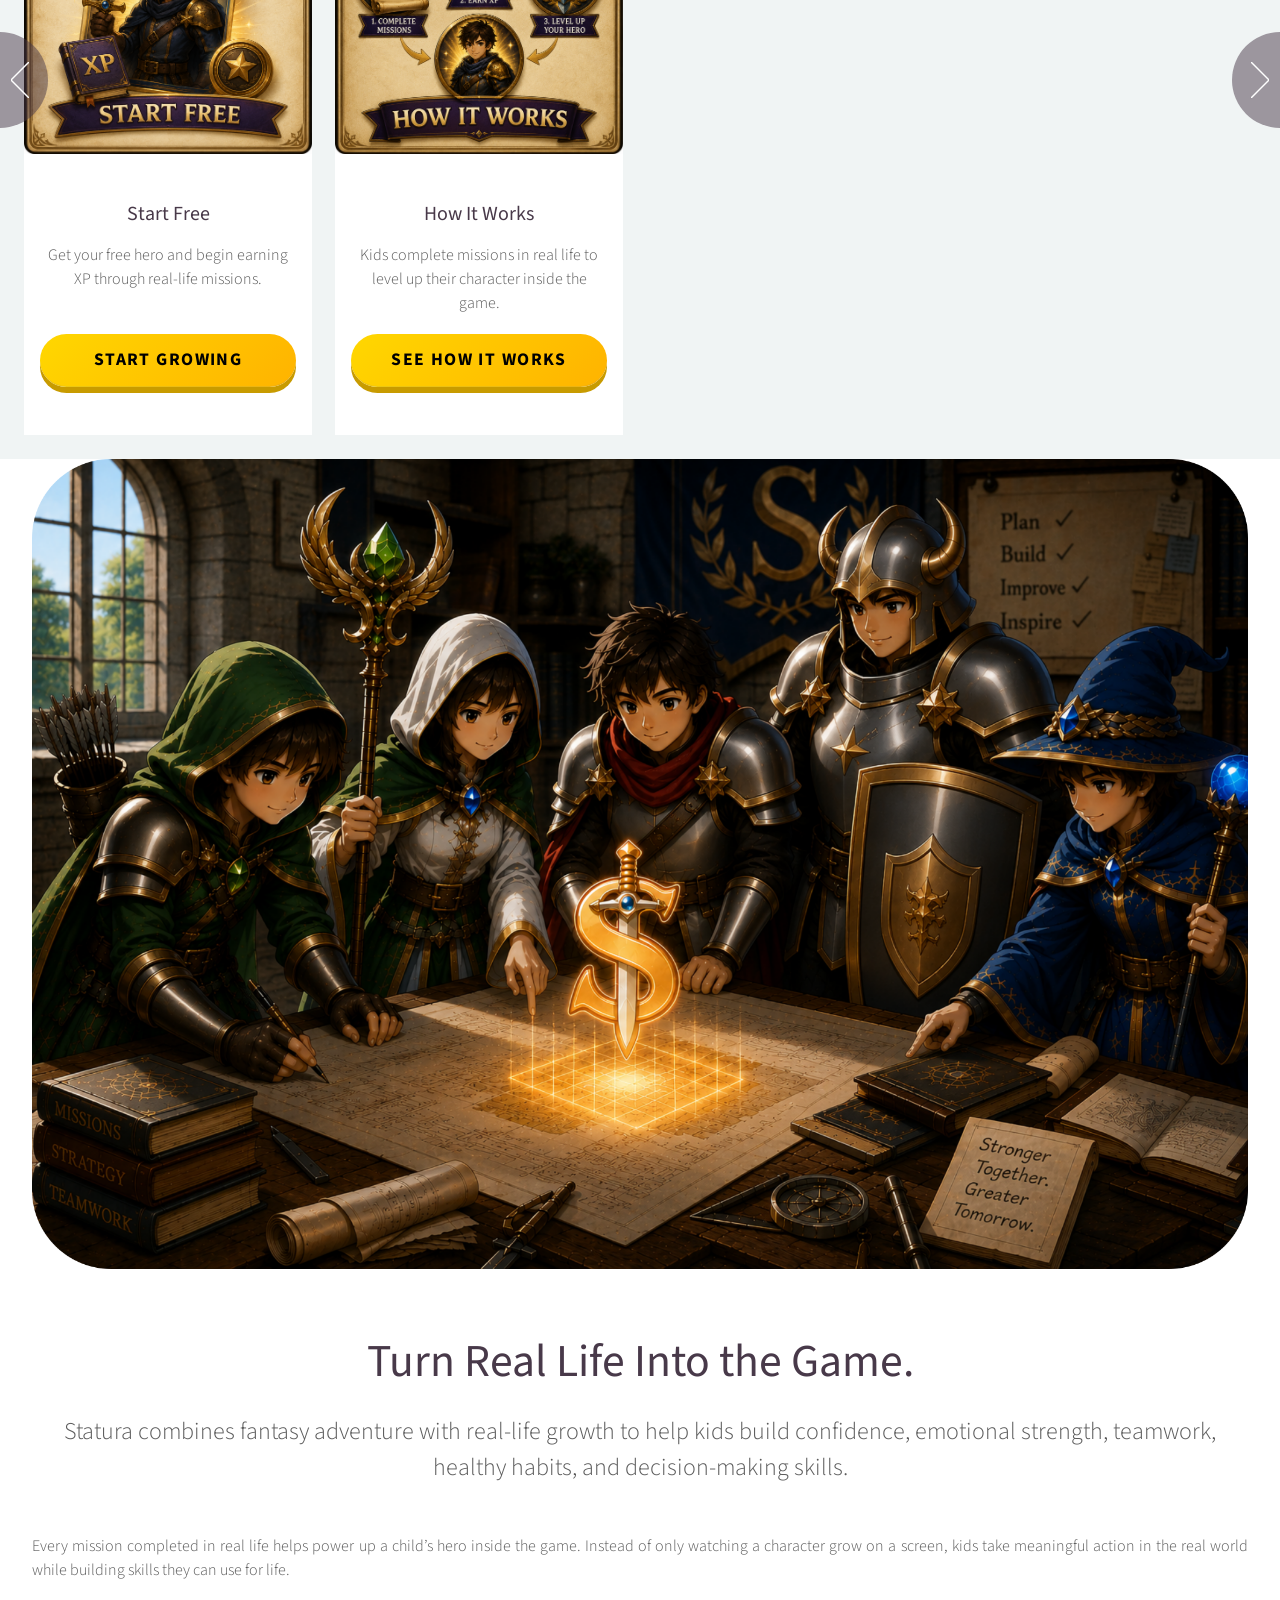
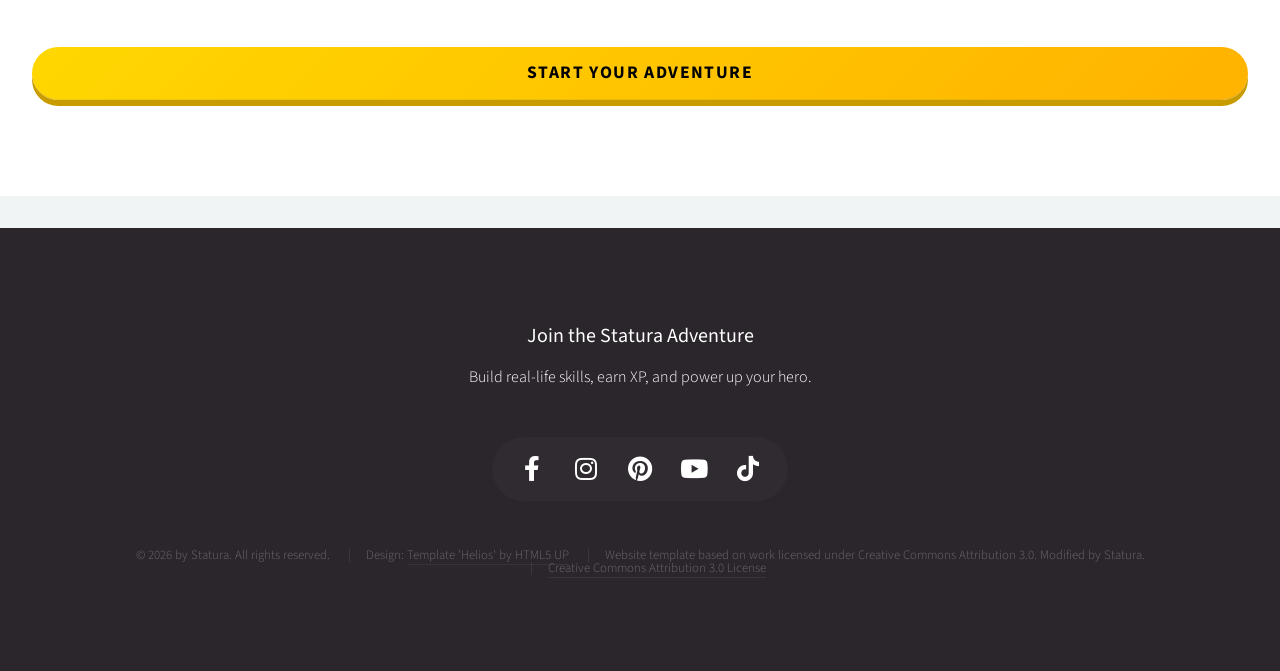
==== commit 45bffeca: "menu adjust" ====
--- a/index.html
+++ b/index.html
@@ -23,7 +23,7 @@
 						<div class="inner">
 							<header>
 								<h1>
-									<a href="index.html" id="logo">
+									<a href="/" id="logo">
 										<img src="images/statura-logo.png" alt="Statura logo" />
 									</a>
 								</h1>
@@ -62,11 +62,11 @@
 					<!-- Nav -->
 						<nav id="nav">
 							<ul>
-								<li><a href="index.html">Home</a></li>
+								<li><a href="/">Home</a></li>
 								<li><a href="how-it-works.html">How It Works</a></li>
 								<li><a href="start-free.html">Start Free</a></li>
+								<li><a href="for-parents.html">For Parents</a></li>
 								<li><a href="shop.html">Shop</a></li>
-								<li><a href="for-parents.html">For Parents</a></li>
 							</ul>
 						</nav>
 
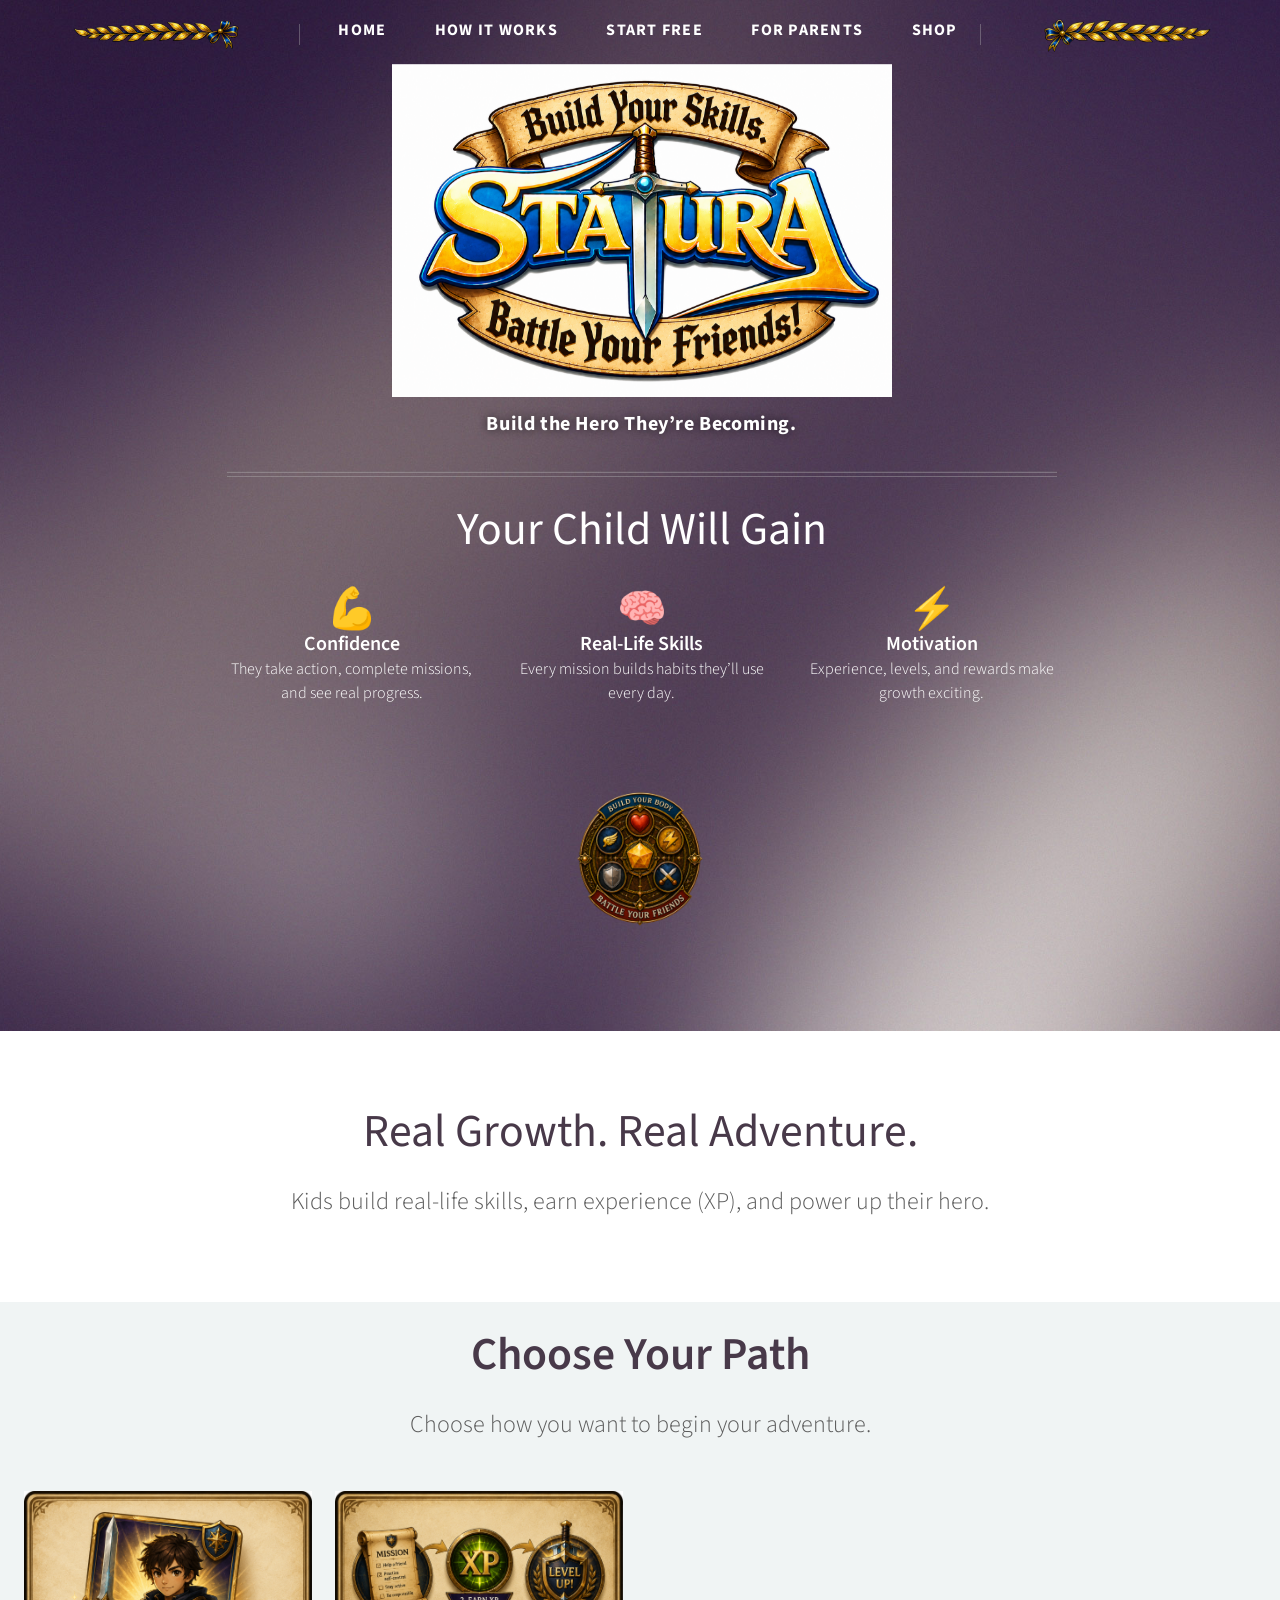
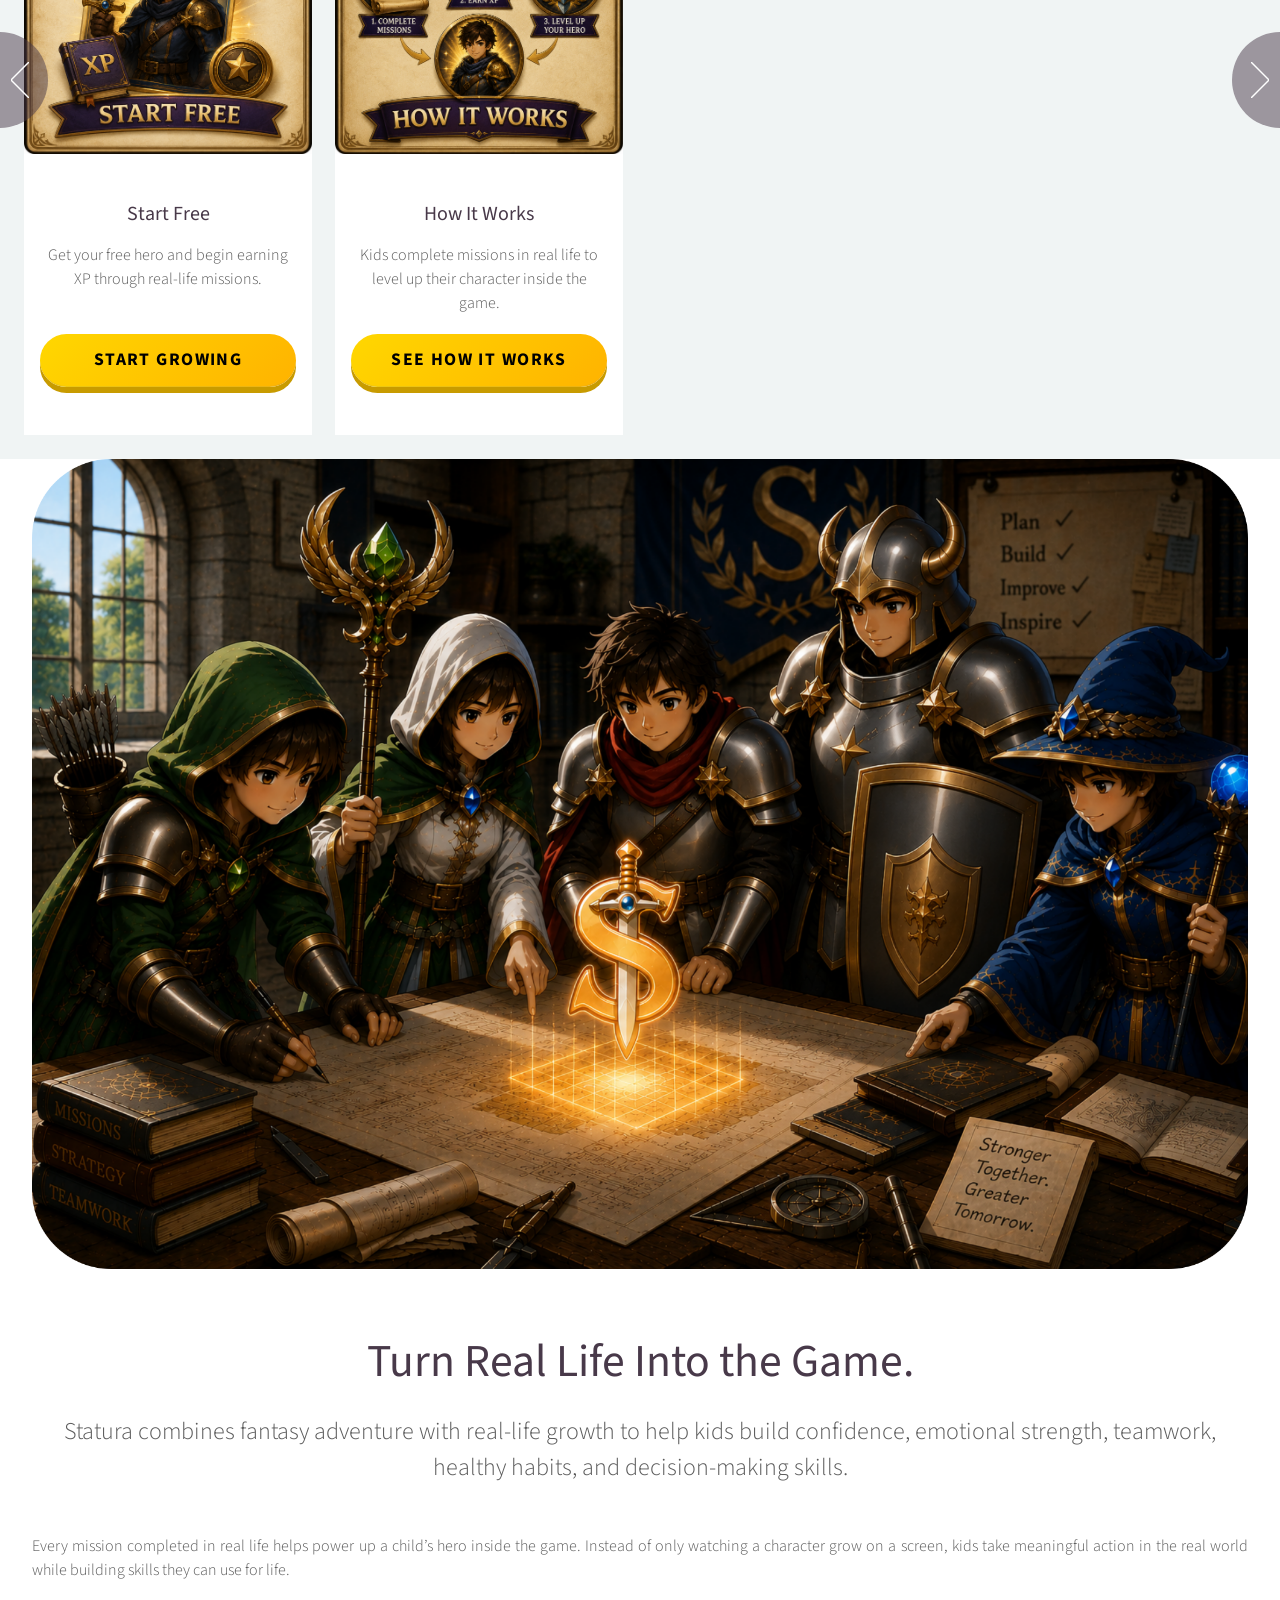
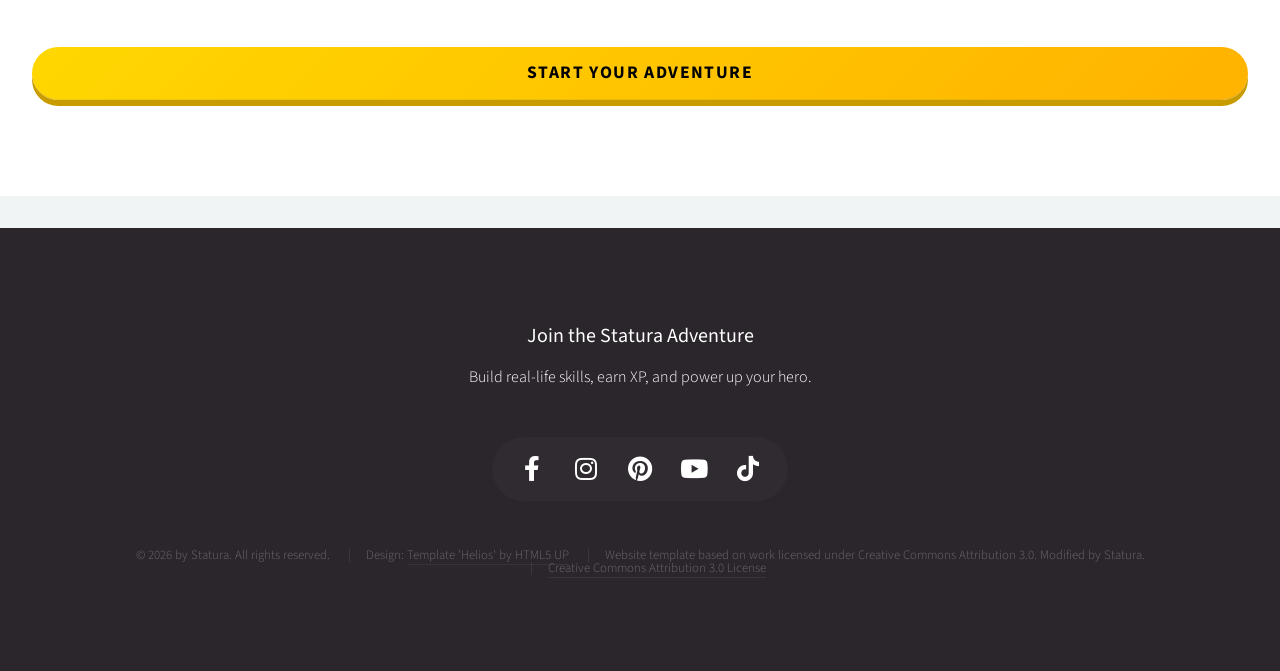
==== commit ea1d27c6: "logo update" ====
--- a/index.html
+++ b/index.html
@@ -24,7 +24,7 @@
 							<header>
 								<h1>
 									<a href="/" id="logo">
-										<img src="images/statura-logo.png" alt="Statura logo" />
+										<img src="images/largelogo.png" alt="Statura logo" />
 									</a>
 								</h1>
 								<p class="hero-sub">Build the Hero They’re Becoming.</p>
--- a/assets/css/main.css
+++ b/assets/css/main.css
@@ -2180,7 +2180,7 @@
 		background-image: url("../../images/header.jpg");
 		background-size: cover;
 		background-position: center center;
-		background-attachment: fixed;
+		background-attachment: scroll;
 		color: #fff;
 		text-align: center;
 		padding: 4em 0 1.5em 0;
@@ -2263,7 +2263,7 @@
 	body.homepage #header {
 		height: auto !important;
 		min-height: 45em !important;
-		padding: 4em !important;
+		padding: 4em 0 4em 0!important;
 	}
 
 		body.homepage #header h1 {
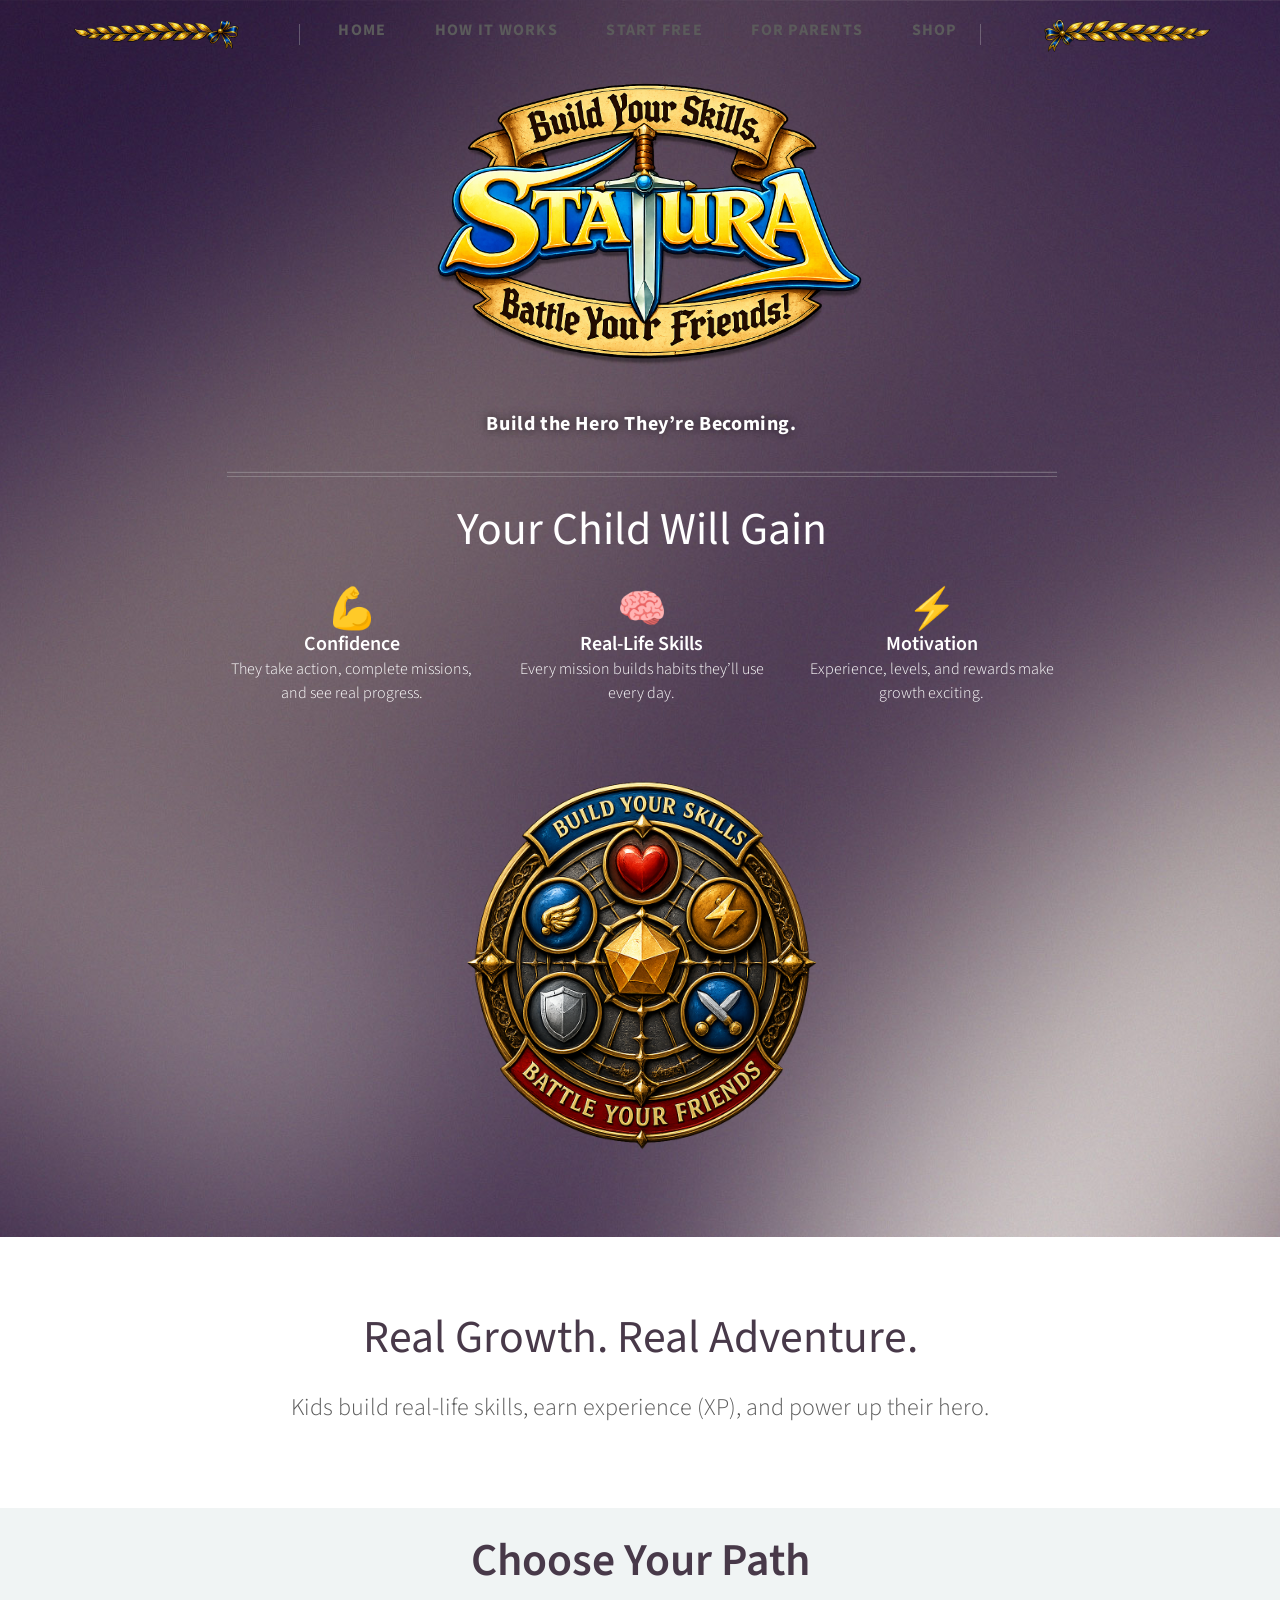
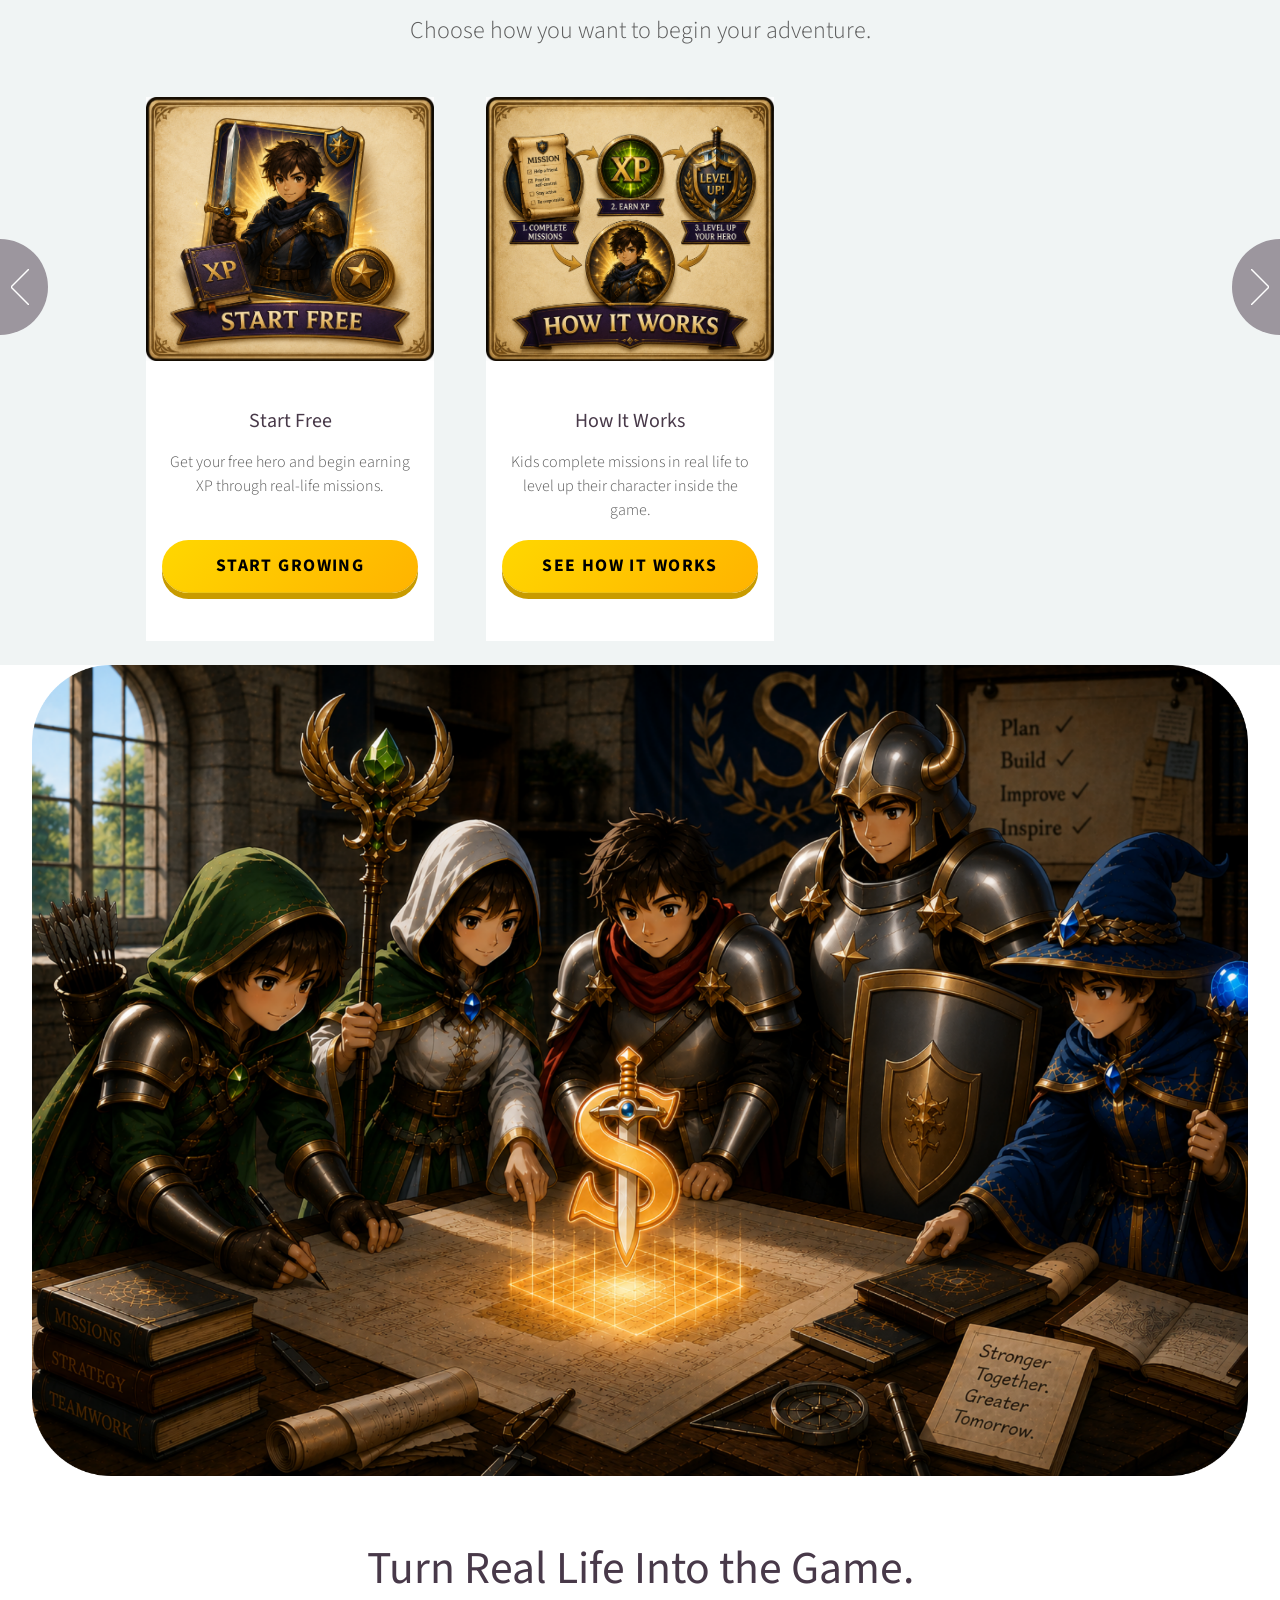
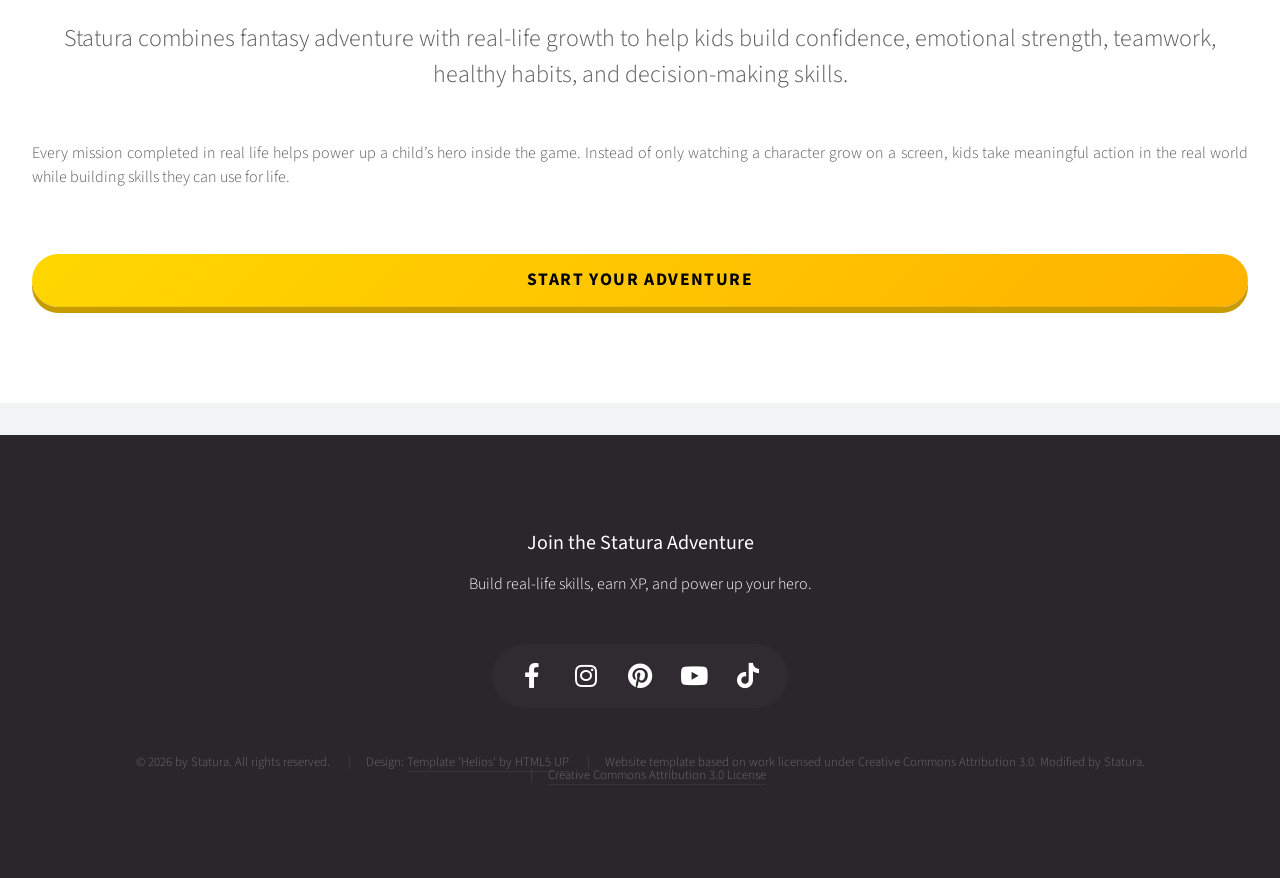
==== commit b5ad39c0: "header test" ====
--- a/index.html
+++ b/index.html
@@ -28,7 +28,7 @@
 									</a>
 								</h1>
 								<p class="hero-sub">Build the Hero They’re Becoming.</p>
-<hr />
+								<hr />
 						<h2 class="center" style="color: #ffffff;">Your Child Will Gain</h2>
 
 							<div class="benefits">
@@ -58,6 +58,7 @@
 								<a href="#banner" class="scrolly badge-button"><img src="images/badge.png" alt="Enter Statura" /></a>
 							</footer>
 						</div>
+					</div>
 
 					<!-- Nav -->
 						<nav id="nav">
--- a/assets/css/main.css
+++ b/assets/css/main.css
@@ -2641,28 +2641,26 @@
 			}
 
 		.carousel .reel {
-			white-space: nowrap;
-			position: relative;
-			-webkit-overflow-scrolling: touch;
-			padding: 0 2em 0 2em;
+		    display: flex;
+		    justify-content: center;
+		    flex-wrap: wrap;
+		    gap: 2em;
+		    position: relative;
+		    padding: 0 2em;
 		}
 
 		.carousel article {
-			display: inline-flex;
-			flex-direction: column;
-			vertical-align: top;
-			min-height: 34em;
-			width: 18em;
-			background: #fff;
-			text-align: center;
-			padding: 0 1em 3em 1em;
-			margin: 0 2em 0 0;
-			white-space: normal;
-			opacity: 1.0;
-			-moz-transition: opacity 0.75s ease-in-out;
-			-webkit-transition: opacity 0.75s ease-in-out;
-			-ms-transition: opacity 0.75s ease-in-out;
-			transition: opacity 0.75s ease-in-out;
+		    display: flex;
+		    flex-direction: column;
+		    min-height: 34em;
+		    width: 18em;
+		    background: #fff;
+		    text-align: center;
+		    padding: 0 1em 3em;
+		    white-space: normal;
+		    opacity: 1;
+		    margin: 0;
+		    transition: opacity 0.75s ease-in-out;
 		}
 
 			.carousel article.loading {
@@ -3212,7 +3210,7 @@
 
 		/* === Badge Button === */
 		.badge-button img {
-		    width: 320px;   /* adjust size here */
+		    width: 420px;   /* adjust size here */
 		    height: auto;
     		display: block;
     		margin: 0 auto;
@@ -3293,4 +3291,221 @@
 			.benefit .icon {
 			    font-size: 40px;
 			    margin-bottom: 10px;
-			}+			}
+
+/* ==========================================
+   SHOP LAYOUT
+========================================== */
+
+.shop-grid {
+	margin-top: 2em;
+}
+
+.shop-card {
+    background: rgba(255, 255, 255, 0.88);
+    backdrop-filter: blur(6px);
+    -webkit-backdrop-filter: blur(6px);
+
+    border-radius: 14px;
+    padding: 2em;
+    margin-bottom: 2em;
+
+    box-shadow:
+        0 4px 18px rgba(0, 0, 0, 0.08);
+
+    position: relative;
+}
+
+.shop-card h3 {
+	margin-bottom: 0.5em;
+}
+
+.shop-card ul {
+	list-style: none;
+	padding-left: 0;
+	margin: 1.5em 0;
+}
+
+.shop-card li {
+	margin: 0.75em 0;
+}
+
+.shop-card .button {
+	display: block;
+	width: 100%;
+	max-width: 240px;
+	margin: 0.75em auto;
+}
+
+
+/* ==========================================
+   SHOP ITEMS
+========================================== */
+
+.shop-item {
+	margin-top: 2em;
+	padding-top: 1.5em;
+	border-top: solid 1px rgba(0, 0, 0, 0.1);
+	text-align: center;
+}
+
+.shop-item:first-of-type {
+	margin-top: 0;
+	padding-top: 0;
+	border-top: none;
+}
+
+.shop-item h4 {
+	margin-bottom: 0.5em;
+}
+
+.shop-item p {
+	margin-bottom: 1em;
+	font-size: 0.95em;
+}
+
+.shop-item .button {
+	width: 100%;
+	max-width: 260px;
+}
+
+
+/* ==========================================
+   HERO SECTION
+========================================== */
+
+.hero-shop-grid {
+	display: grid;
+	grid-template-columns: 1fr;
+	gap: 2em;
+	margin-top: 2em;
+}
+
+.hero-product {
+	text-align: center;
+}
+
+.hero-product img {
+	width: 100%;
+	max-width: 180px;
+	height: auto;
+	border-radius: 10px;
+	margin-bottom: 0.75em;
+}
+
+.hero-product h4 {
+	margin-bottom: 0.5em;
+}
+
+.hero-image-link {
+	display: inline-block;
+	border-bottom: none;
+}
+
+
+/* ==========================================
+   HERO BUTTONS
+========================================== */
+
+.hero-buttons {
+	display: flex;
+	justify-content: center;
+	align-items: center;
+	gap: 0.5em;
+	flex-wrap: nowrap;
+	margin-top: 0.5em;
+}
+
+.hero-buttons .button {
+	display: inline-block !important;
+	width: auto !important;
+	max-width: none !important;
+	min-width: 90px;
+	margin: 0 !important;
+	padding: 0.5em 0.9em;
+	font-size: 0.85em;
+	line-height: 1;
+}
+
+
+/* ==========================================
+   MISSION BOOKS COLUMN
+========================================== */
+
+.mission-card,
+.mission-card .shop-item,
+.mission-card h3,
+.mission-card h4,
+.mission-card p {
+	text-align: center;
+}
+
+.mission-card .button {
+	display: block;
+	margin-left: auto;
+	margin-right: auto;
+}
+
+/* =========================
+   STATURE SHOP BACKGROUND
+   ========================= */
+
+body.shop-page::before {
+    content: "";
+    position: fixed;
+    top: 0;
+    left: 0;
+    width: 100%;
+    height: 100%;
+
+    background-image: url("../../images/shopbackground.png");
+    background-size: cover;
+    background-position: center;
+    background-repeat: no-repeat;
+
+    opacity: 0.1;
+
+    z-index: -1;
+    pointer-events: none;
+}
+
+/* Make shop background transparent */
+body.shop-page .wrapper {
+	background: transparent !important;
+}
+
+/* Shop Images */
+.shop-image-link {
+	display: inline-block;
+	border-bottom: none;
+}
+
+.shop-item img {
+	width: 100%;
+	max-width: 220px;
+	height: auto;
+	border-radius: 10px;
+	margin-bottom: 1em;
+	transition: transform 0.2s ease;
+	cursor: pointer;
+}
+
+.shop-item img:hover {
+	transform: scale(1.03);
+}
+
+/* Hero Set Image */
+.shop-item img[alt="Complete Hero Set"] {
+	max-width: 380px;
+}
+
+/* Best Value Badge */
+.shop-item img[alt="Best Value Badge"] {
+	max-width: 170px;
+	margin-bottom: 0.5em;
+	cursor: default;
+}
+
+.shop-item img[alt="Best Value Badge"]:hover {
+	transform: none;
+}
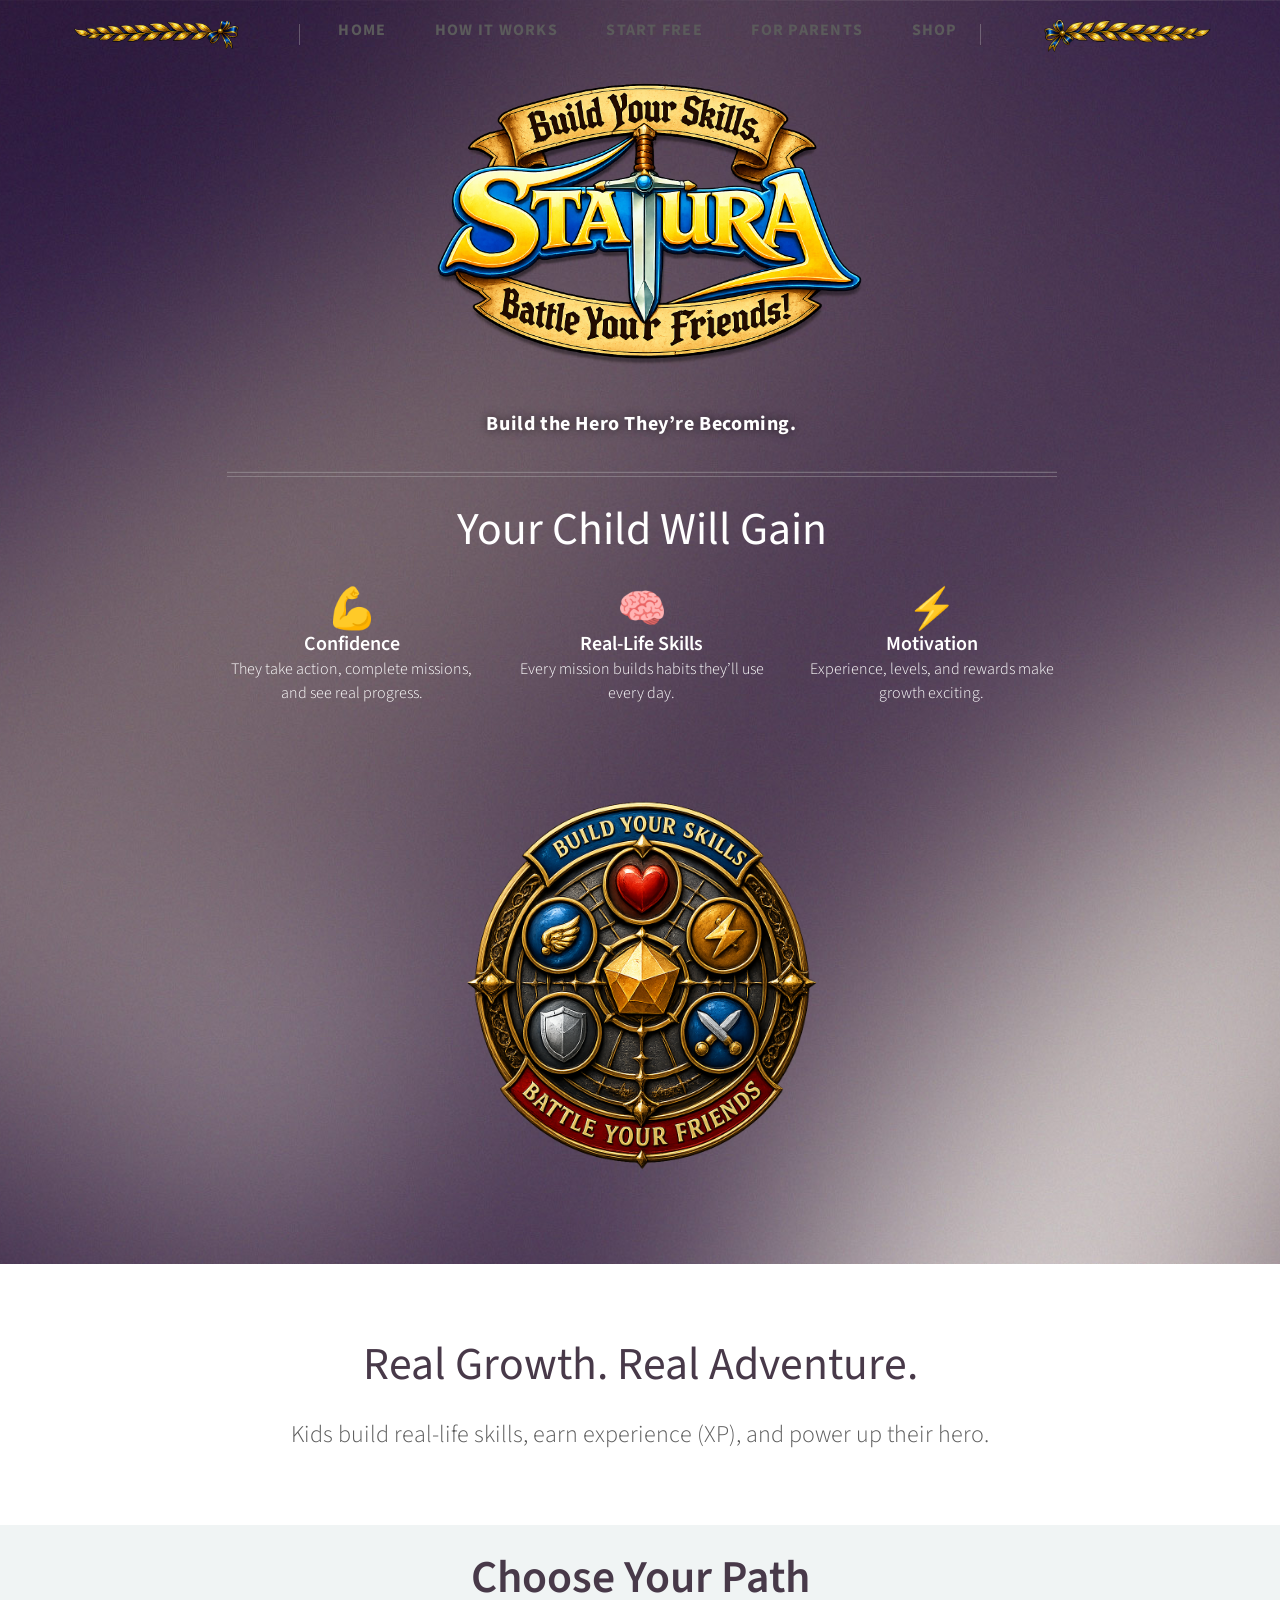
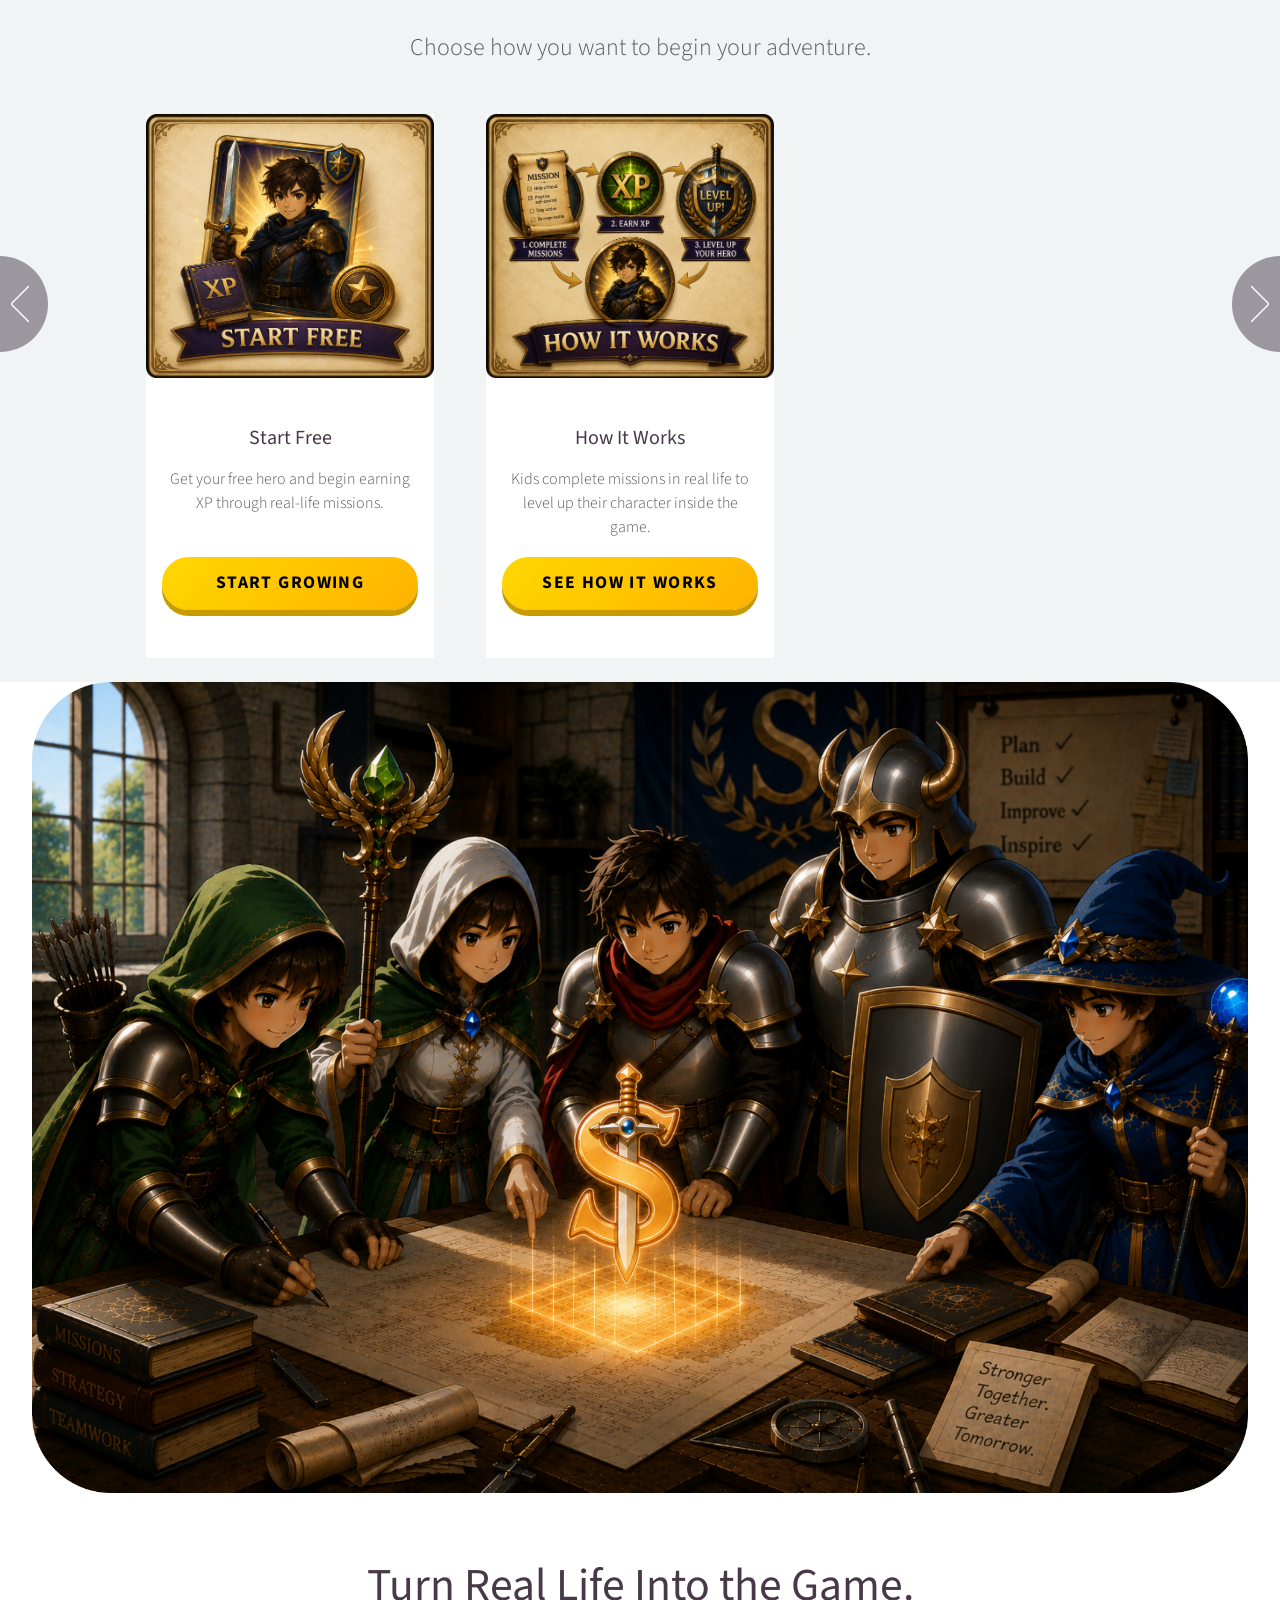
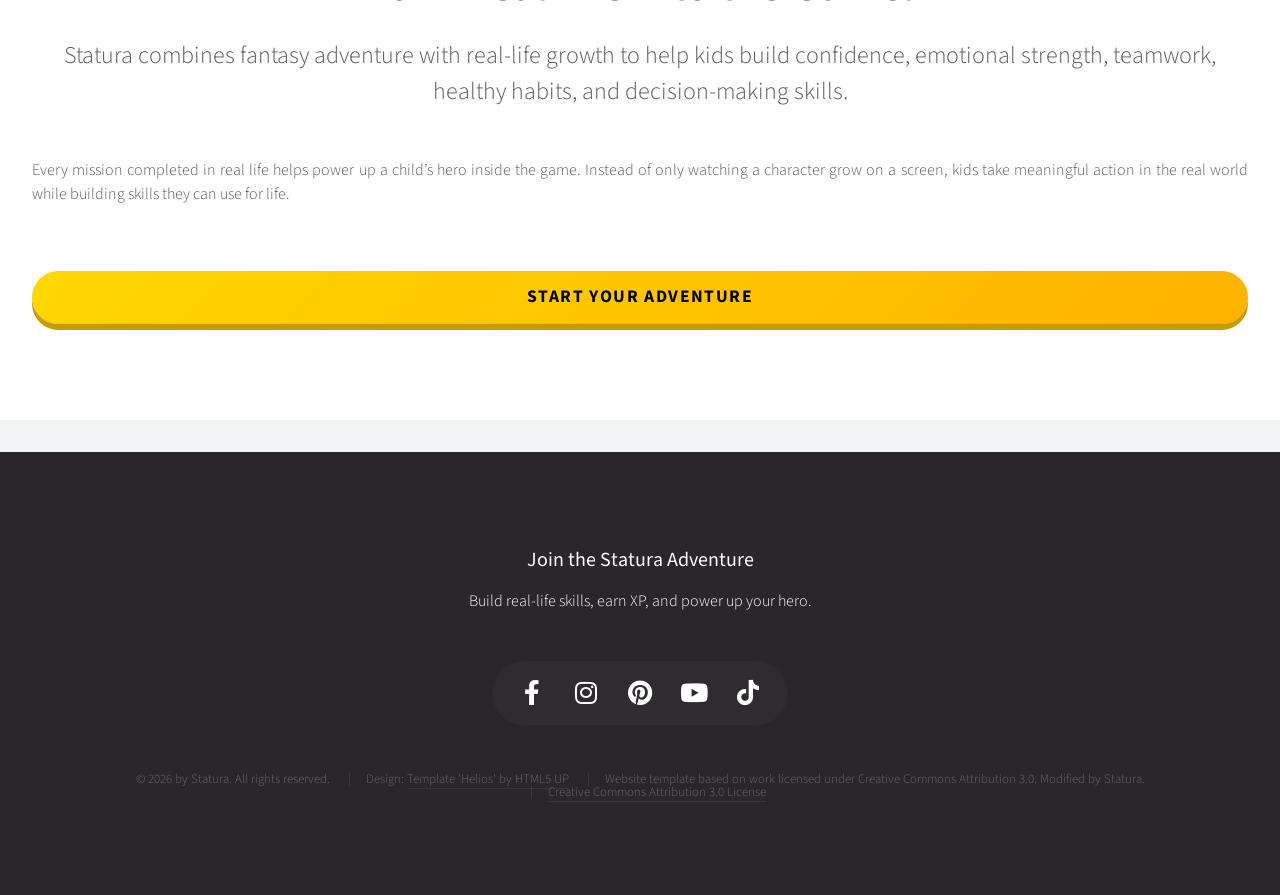
==== commit ddfe6946: "test" ====
--- a/index.html
+++ b/index.html
@@ -54,8 +54,14 @@
 							</div>								
 
 							</header>
-							<footer>
-								<a href="#banner" class="scrolly badge-button"><img src="images/badge.png" alt="Enter Statura" /></a>
+						<footer class="hero-footer">
+
+							<div class="hero-badge-wrapper">
+							<a href="#banner" class="badge-button scrolly">
+								<img src="images/badge.png" alt="Enter Statura">
+							</a>
+							</div>
+
 							</footer>
 						</div>
 					</div>
--- a/assets/css/main.css
+++ b/assets/css/main.css
@@ -2307,69 +2307,59 @@
 		position: absolute;
 		top: 0;
 		left: 0;
+		z-index: 1;
+		display: flex;
+		justify-content: center;
+		align-items: center;
+		gap: 20px;
 		width: 100%;
+		padding: 1.5em 0;
+		overflow: hidden;
 		text-align: center;
-		padding: 1.5em 0 1.5em 0;
-		z-index: 1;
-		overflow: hidden;
-	}
-
-		#nav {
-    	display: flex;
-    	align-items: center;
-    	justify-content: center;
-    	gap: 20px;
-		}
+	}
 
 		#nav > ul {
-			line-height: 0px;
 			position: relative;
 			display: inline-block;
+			height: 21px;
 			margin: 0;
-			height: 21px;
 			border-left: solid 1px rgba(192, 192, 192, 0.35);
 			border-right: solid 1px rgba(192, 192, 192, 0.35);
-		}
-
-			#nav > ul:before, #nav > ul:after {
+			line-height: 0;
+		}
+
+			#nav > ul:before,
+			#nav > ul:after {
 				content: '';
-				display: block;
-				width: 300%;
 				position: absolute;
 				top: 50%;
-				margin-top: -2px;
-				height: 5px;
+				display: block;
+				width: 22em;
+				height: 4.5em;
 			}
 
 			#nav > ul:before {
 				left: 100%;
+				margin-top: -1em;
 				margin-left: 12px;
-				width: 22em;
-				height: 4.5em;
-				margin-top: -1em;
 				background: url("../../images/menu-right.png") no-repeat left center;
 				background-size: auto 240%;
 			}
 
 			#nav > ul:after {
 				right: 100%;
+				margin-top: -0.85em;
 				margin-right: 12px;
-				width: 22em;
-				height: 4.5em;
-				margin-top: -0.85em;
 				background: url("../../images/menu-left.png") no-repeat right center;
 				background-size: auto 230%;
 			}
 
 			#nav > ul > li {
 				display: inline-block;
-				margin: -9px 0.5em 0 0.5em;
-				border-radius: 0.5em;
+				margin: -9px 0.5em 0;
 				padding: 0.85em;
 				border: solid 1px transparent;
-				-moz-transition: color 0.35s ease-in-out, border-color 0.35s ease-in-out;
-				-webkit-transition: color 0.35s ease-in-out, border-color 0.35s ease-in-out;
-				-ms-transition: color 0.35s ease-in-out, border-color 0.35s ease-in-out;
+				border-radius: 0.5em;
 				transition: color 0.35s ease-in-out, border-color 0.35s ease-in-out;
 			}
 
@@ -2377,44 +2367,38 @@
 					border-color: rgba(192, 192, 192, 0.35);
 				}
 
-				#nav > ul > li > a, #nav > ul > li > span {
+				#nav > ul > li > a,
+				#nav > ul > li > span {
 					display: block;
+					border: 0;
 					color: inherit;
 					text-decoration: none;
-					border: 0;
 					outline: 0;
+				}
+
+				#nav > ul > li > a {
+					font-weight: 700;
+					letter-spacing: 0.08em;
+					text-transform: uppercase;
+				}
+
+				#nav > ul > li > a:hover {
+					color: #ffd900e3;
 				}
 
 				#nav > ul > li > ul {
 					display: none;
 				}
 
-				#nav > ul > li > a {
-					font-weight: 700;
-				    letter-spacing: 0.08em;
-					text-transform: uppercase;
-		}
-
-				#nav {
-				    display: flex;
-				    align-items: center;
-				    justify-content: center;
-				    gap: 20px;
-				}
-
-				#nav > ul > li > a:hover {
-    				color: #ffd900e3;
-				}
-
-				.nav-wrapper {
-    				display: flex;
-    				align-items: center;
-    				justify-content: center;
-			}
+	.nav-wrapper {
+		display: flex;
+		align-items: center;
+		justify-content: center;
+	}
 
 	.dropotron {
 		background: rgba(255, 255, 255, 0.975);
-		padding: 1em 1.25em 1em 1.25em;
+		padding: 1em 1.25em;
 		line-height: 1em;
 		height: auto;
 		text-align: left;
@@ -2439,13 +2423,11 @@
 				color: #ef8376;
 			}
 
-			.dropotron li a, .dropotron li span {
+			.dropotron li a,
+			.dropotron li span {
 				display: block;
 				border: 0;
-				padding: 0.5em 0 0.5em 0;
-				-moz-transition: color 0.35s ease-in-out;
-				-webkit-transition: color 0.35s ease-in-out;
-				-ms-transition: color 0.35s ease-in-out;
+				padding: 0.5em 0;
 				transition: color 0.35s ease-in-out;
 			}
 
@@ -3206,92 +3188,87 @@
 						margin-bottom: 2em;
 					}
 
-	}
-
-		/* === Badge Button === */
-		.badge-button img {
-		    width: 420px;   /* adjust size here */
-		    height: auto;
-    		display: block;
-    		margin: 0 auto;
-    		cursor: pointer;
-    		transition: transform 0.15s ease, filter 0.15s ease;
-		}
-
-		/* Hover effect (makes it feel clickable) */
-		.badge-button img:hover {
-    		transform: scale(1.12);
-    		filter: brightness(1.2) drop-shadow(0 0 10px rgba(255, 215, 0, 0.6));
-		}
-
-		.badge-button img:active {
-    		transform: scale(0.92);
-	}	
-
-		#banner header {
-    		margin-bottom: 10px;
-		}
-
-		.badge-button {
-    		margin-top: 20px;
-		}
-
-		/* === CTA Button (Game Style) === */
-			.cta-button {
-			    display: inline-block;
-				width: 100%;
-				text-align: center;
-			    margin-top: 25px;
-    			padding: 14px 32px;
-    			font-size: 1.1em;
-    			font-weight: 700;
-    			text-transform: uppercase;
-    			letter-spacing: 0.08em;
-    			color: #000000;
-    			background: linear-gradient(135deg, #ffd700, #ffb300);
-    			border-radius: 999px;
-    			text-decoration: none;
-    			box-shadow: 0 6px 0 #c89b00;
-    			transition: all 0.15s ease;
-			}
-
-		/* Hover */
-			.cta-button:hover {
-			    transform: translateY(-2px) scale(1.05);
-			    box-shadow: 0 8px 0 #c89b00, 0 0 15px rgba(255, 215, 0, 0.6);
-			}
-
-		/* Click */
-			.cta-button:active {
-			    transform: translateY(3px);
-			    box-shadow: 0 2px 0 #c89b00;
-			}
-
-			/* === Center text === */
-			.center {
-			    text-align: center;
-			}
-
-			/* === Benefits layout === */
-			.benefits {
-    			display: flex;
-    			justify-content: center;
-    			gap: 40px;
-    			margin-top: 40px;
-    			flex-wrap: wrap;
-			}
-
-			/* === Each card === */
-			.benefit {
-			    text-align: center;
-			    max-width: 250px;
-			}
-
-			/* === Icons === */
-			.benefit .icon {
-			    font-size: 40px;
-			    margin-bottom: 10px;
-			}
+					
+
+	}
+
+		/* Custom Statura helpers */
+
+	.center {
+		text-align: center;
+	}
+
+	.badge-button {
+		display: inline-block;
+		margin-top: 20px;
+		border-bottom: 0;
+		text-align: center;
+	}
+
+	.badge-button img {
+		display: block;
+		width: 420px;
+		max-width: 90vw;
+		height: auto;
+		margin: 0 auto;
+		cursor: pointer;
+		transition: transform 0.15s ease, filter 0.15s ease;
+	}
+
+	.badge-button img:hover {
+		transform: scale(1.12);
+		filter: brightness(1.2) drop-shadow(0 0 10px rgba(255, 215, 0, 0.6));
+	}
+
+	.badge-button img:active {
+		transform: scale(0.92);
+	}
+
+	.cta-button {
+		display: inline-block;
+		width: 100%;
+		margin-top: 25px;
+		padding: 14px 32px;
+		border-radius: 999px;
+		background: linear-gradient(135deg, #ffd700, #ffb300);
+		color: #000;
+		font-size: 1.1em;
+		font-weight: 700;
+		letter-spacing: 0.08em;
+		text-align: center;
+		text-decoration: none;
+		text-transform: uppercase;
+		box-shadow: 0 6px 0 #c89b00;
+		transition: all 0.15s ease;
+	}
+
+	.cta-button:hover {
+		transform: translateY(-2px) scale(1.05);
+		box-shadow: 0 8px 0 #c89b00, 0 0 15px rgba(255, 215, 0, 0.6);
+	}
+
+	.cta-button:active {
+		transform: translateY(3px);
+		box-shadow: 0 2px 0 #c89b00;
+	}
+
+	.benefits {
+		display: flex;
+		justify-content: center;
+		gap: 40px;
+		margin-top: 40px;
+		flex-wrap: wrap;
+	}
+
+	.benefit {
+		max-width: 250px;
+		text-align: center;
+	}
+
+	.benefit .icon {
+		margin-bottom: 10px;
+		font-size: 40px;
+	}
 
 /* ==========================================
    SHOP LAYOUT
@@ -3508,4 +3485,91 @@
 
 .shop-item img[alt="Best Value Badge"]:hover {
 	transform: none;
-}+}
+
+/* Mobile homepage centering fix */
+@media screen and (max-width: 736px) {
+
+	body.homepage #header,
+	body.homepage #header .inner,
+	body.homepage #header header,
+	body.homepage #header footer {
+		width: 100% !important;
+		max-width: 100% !important;
+		margin-left: auto !important;
+		margin-right: auto !important;
+		padding-left: 0 !important;
+		padding-right: 0 !important;
+		left: auto !important;
+		right: auto !important;
+		text-align: center !important;
+		transform: none !important;
+		box-sizing: border-box !important;
+	}
+
+	body.homepage #header #logo,
+	body.homepage #header #logo img {
+		display: block !important;
+		margin-left: auto !important;
+		margin-right: auto !important;
+		text-align: center !important;
+	}
+
+	body.homepage #header #logo img {
+		width: 300px !important;
+		max-width: 80vw !important;
+		height: auto !important;
+	}
+
+	body.homepage #header .benefits {
+		display: flex !important;
+		flex-direction: column !important;
+		align-items: center !important;
+		width: 100% !important;
+		max-width: 100% !important;
+		gap: 2em !important;
+		margin-left: auto !important;
+		margin-right: auto !important;
+		padding-left: 0 !important;
+		padding-right: 0 !important;
+		text-align: center !important;
+	}
+
+	body.homepage #header .benefit {
+		width: 100% !important;
+		max-width: 280px !important;
+		margin-left: auto !important;
+		margin-right: auto !important;
+		text-align: center !important;
+	}
+
+	body.homepage #header .badge-button {
+		display: flex !important;
+		justify-content: center !important;
+		align-items: center !important;
+		width: 100% !important;
+		max-width: 100% !important;
+		margin: 2em auto 0 !important;
+		padding: 0 !important;
+		border: 0 !important;
+		text-align: center !important;
+	}
+
+	body.homepage #header .badge-button img {
+		position: static !important;
+		left: auto !important;
+		display: block !important;
+		width: 82vw !important;
+		max-width: 420px !important;
+		height: auto !important;
+		margin: 0 auto !important;
+		transform: none !important;
+	}
+
+	body.homepage #header .hero-sub,
+	body.homepage #header h2,
+	body.homepage #header p {
+		text-align: center !important;
+	}
+}
+
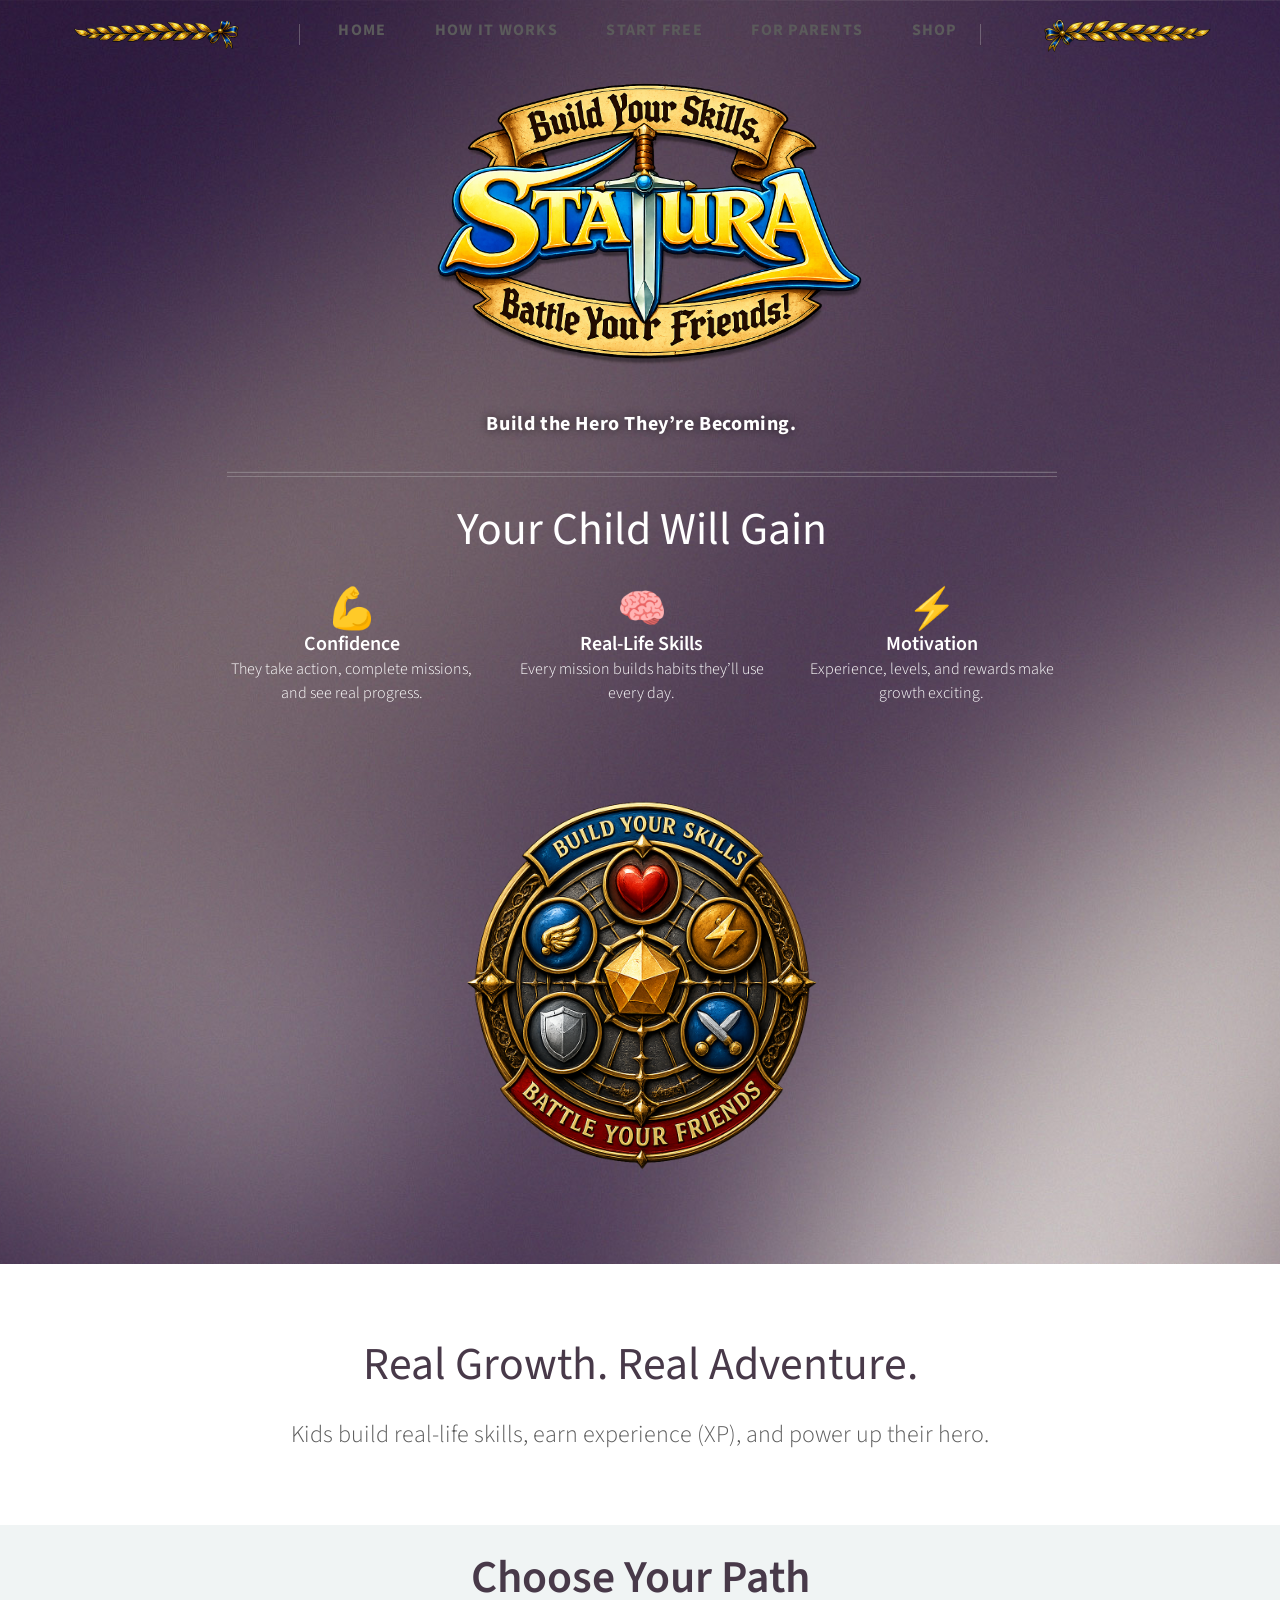
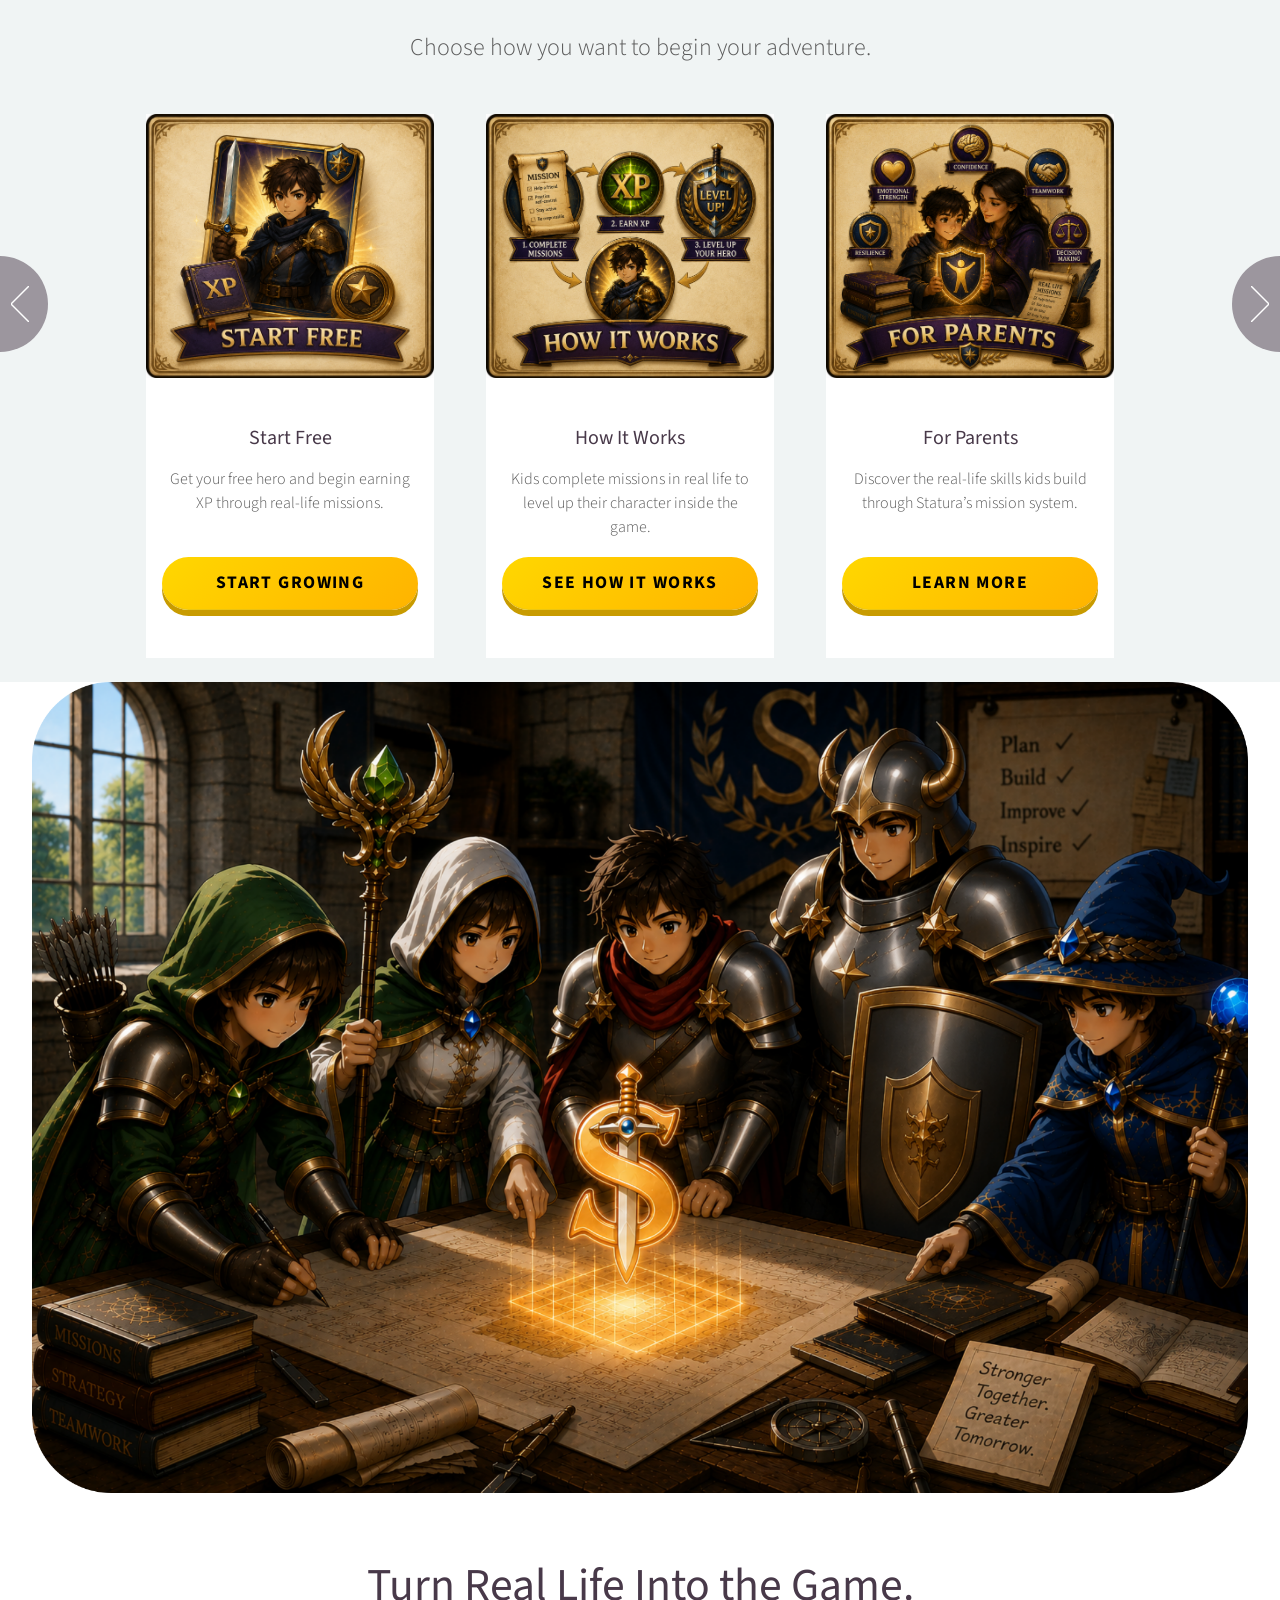
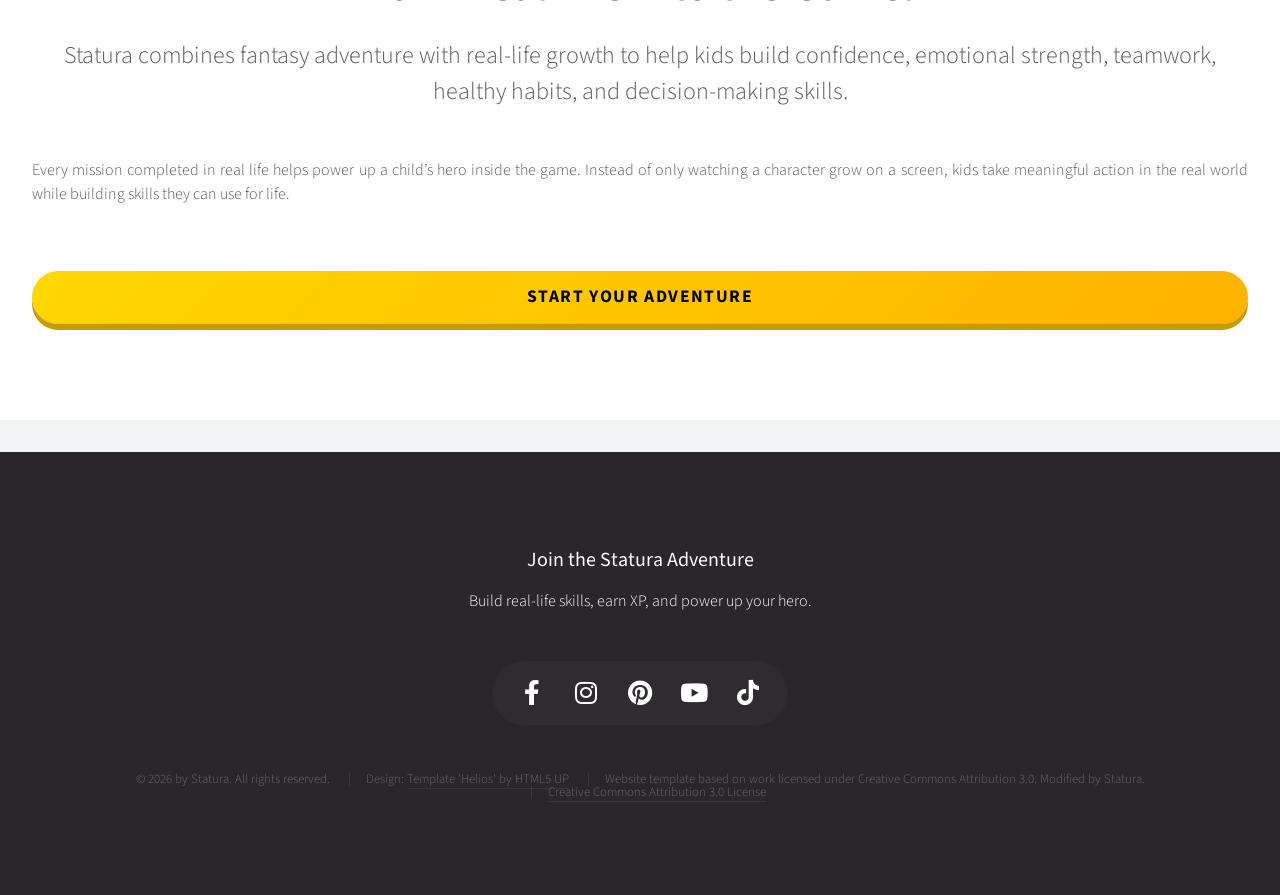
==== commit e655095f: "update g-tag" ====
--- a/index.html
+++ b/index.html
@@ -6,6 +6,17 @@
 -->
 <html>
 	<head>
+
+    <!-- Google tag (gtag.js) -->
+    <script async src="https://www.googletagmanager.com/gtag/js?id=G-60G95RRJ5L"></script>
+    <script>
+      window.dataLayer = window.dataLayer || [];
+      function gtag(){dataLayer.push(arguments);}
+      gtag('js', new Date());
+
+      gtag('config', 'G-60G95RRJ5L');
+    </script>
+
 		<title>Statura - Home</title>
 		<link rel="icon" type="image/png" href="images/favicon.png">
 		<meta charset="utf-8" />
